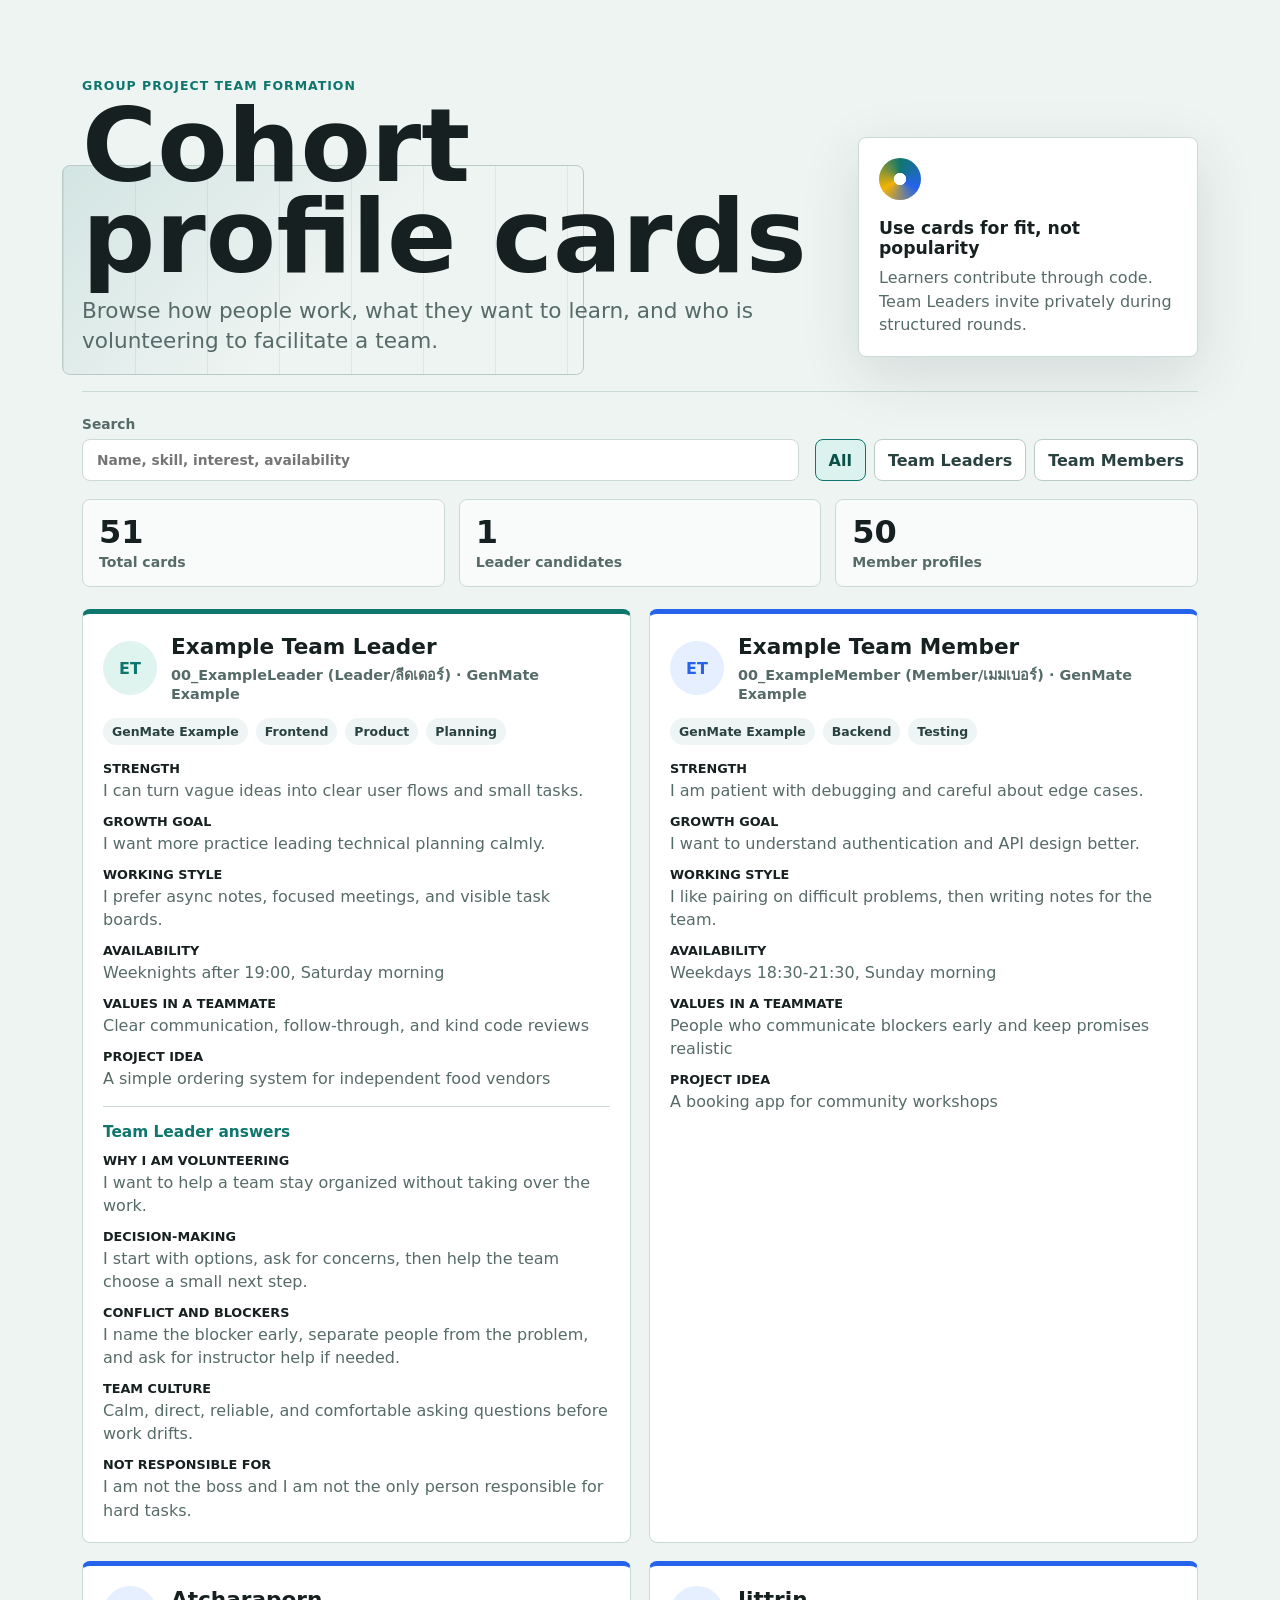
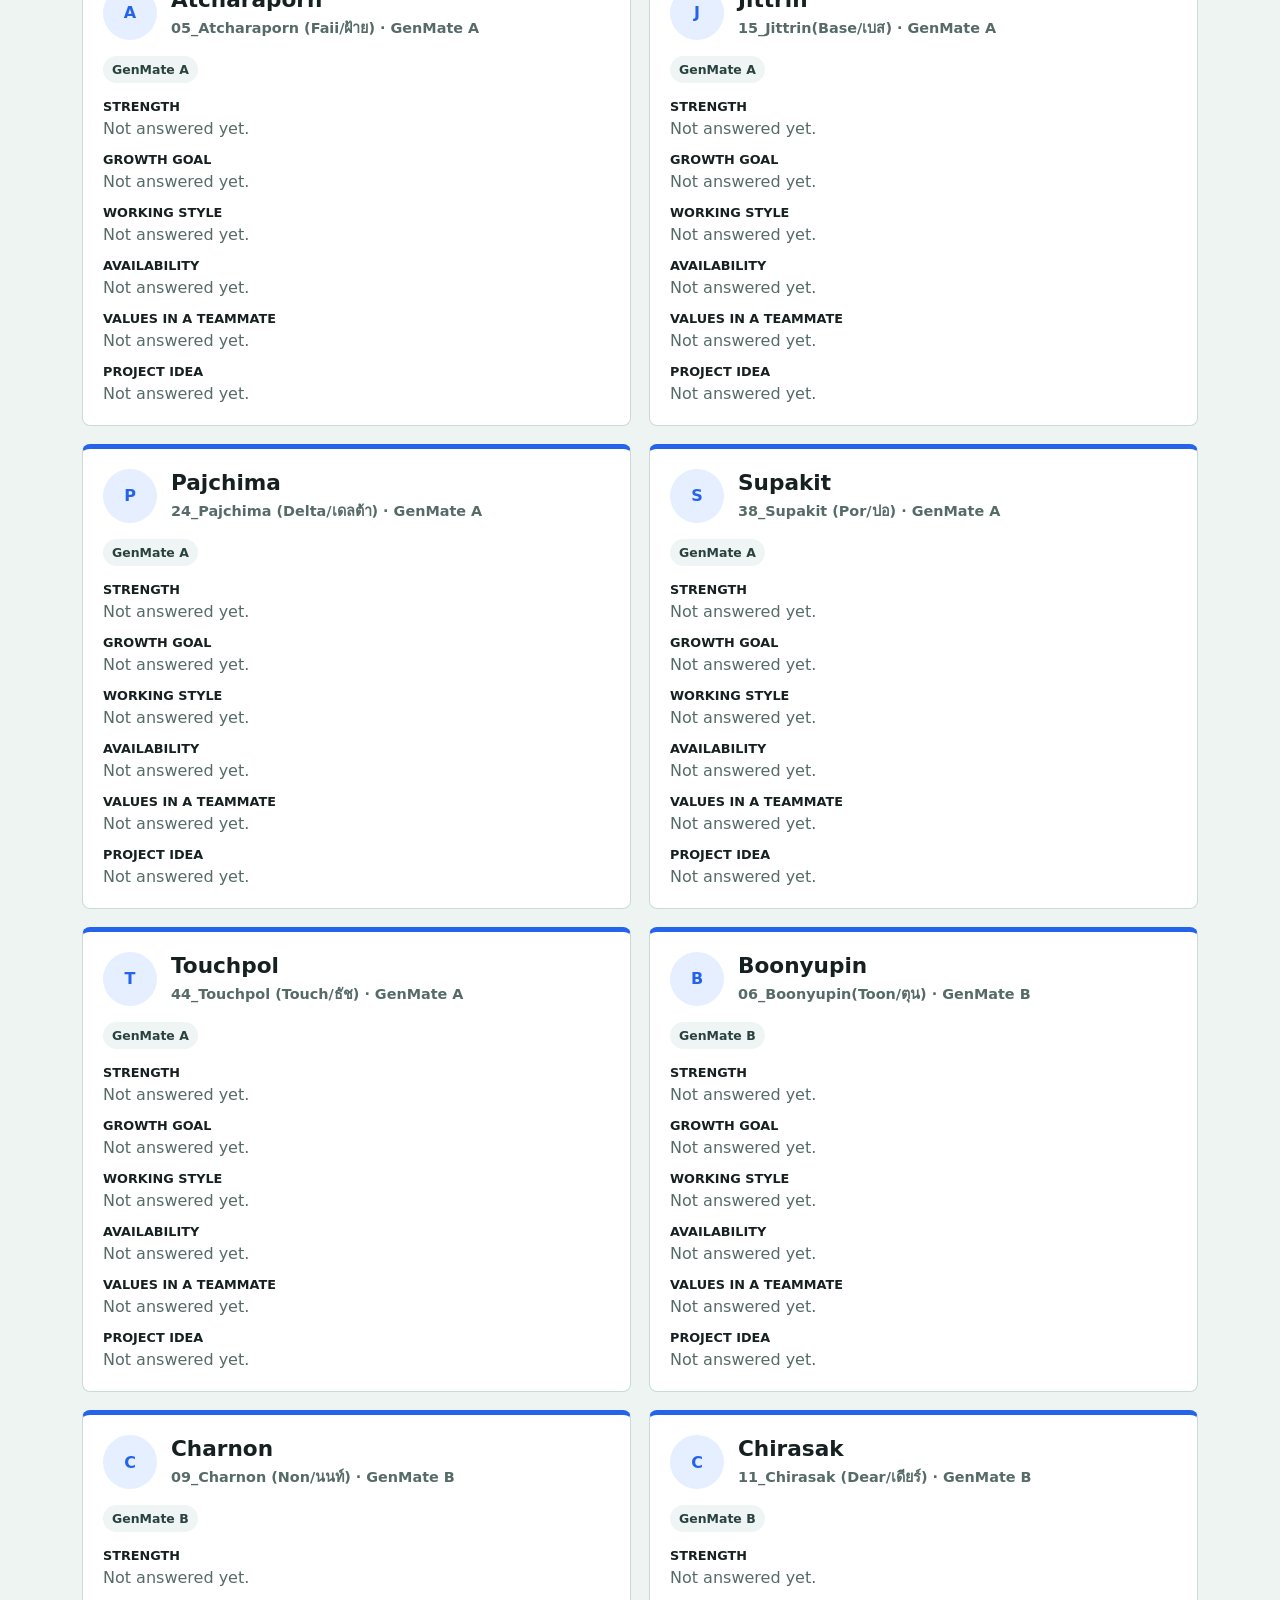
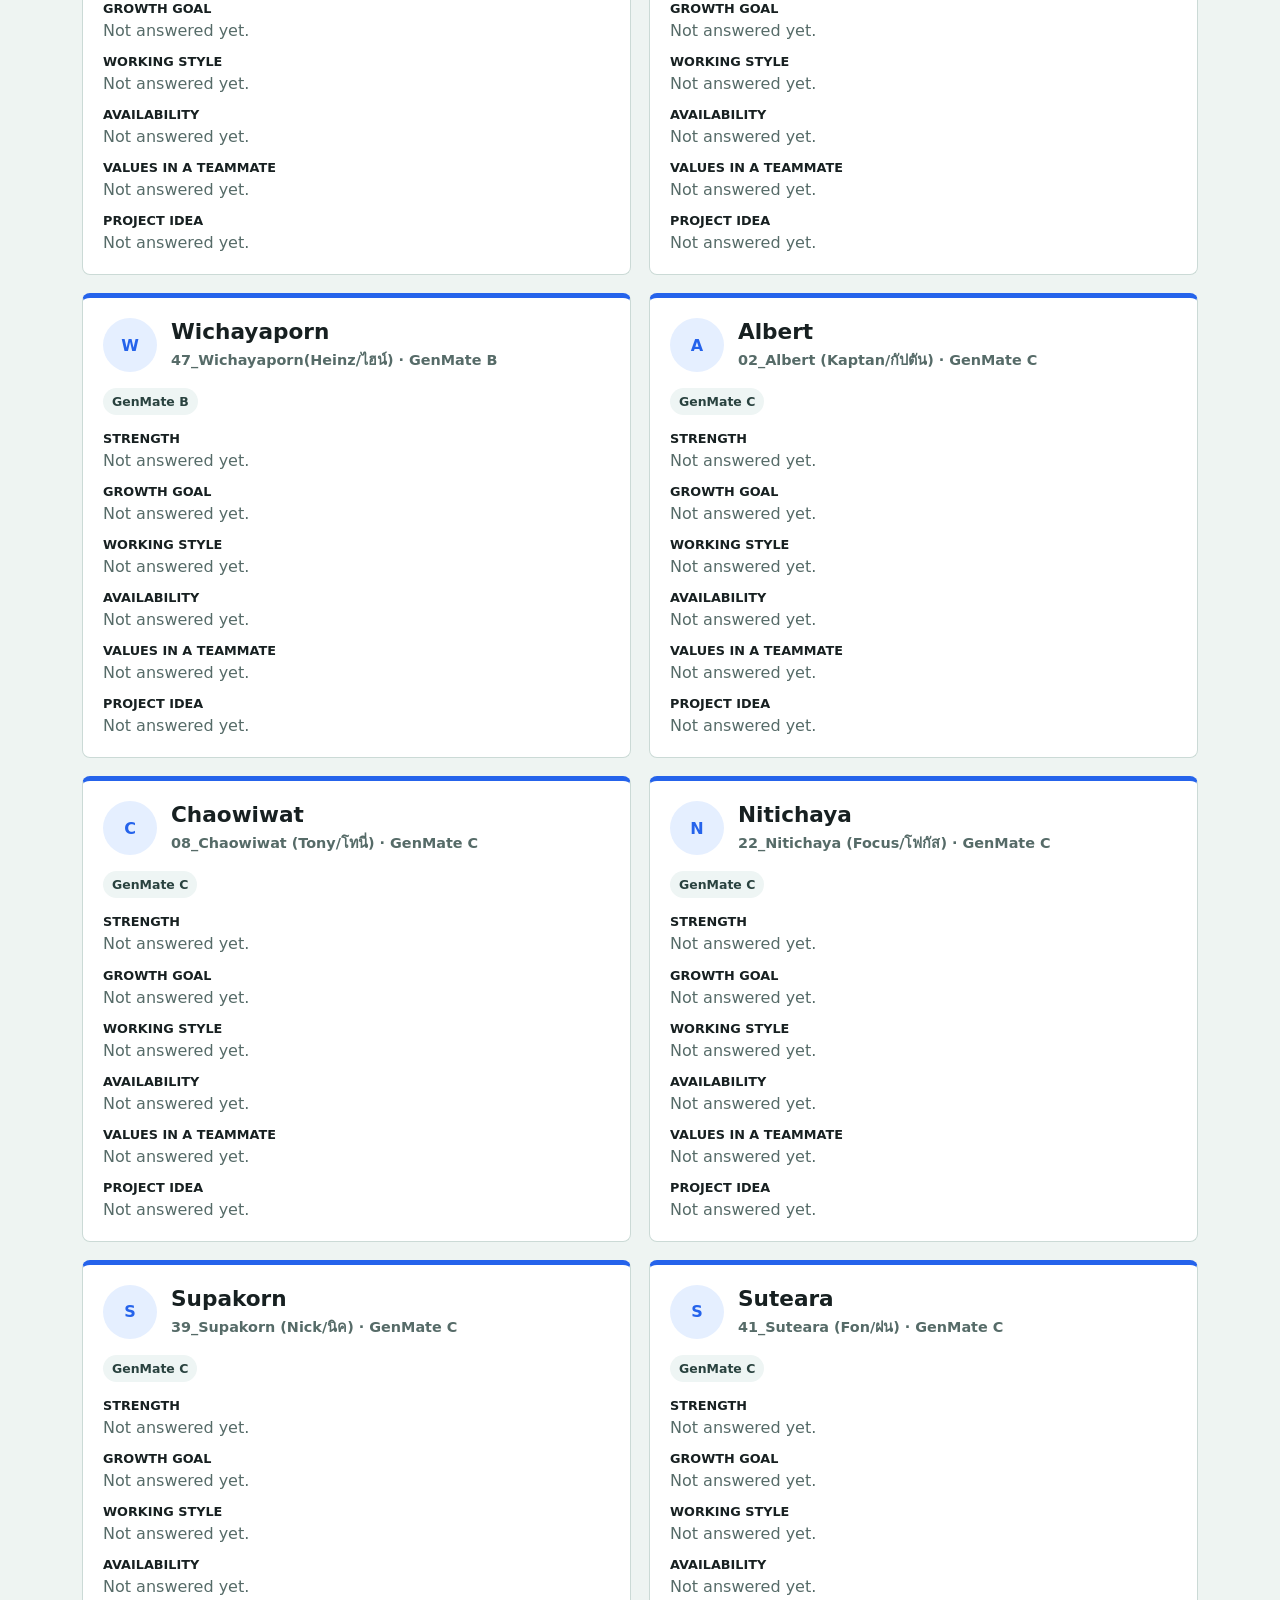
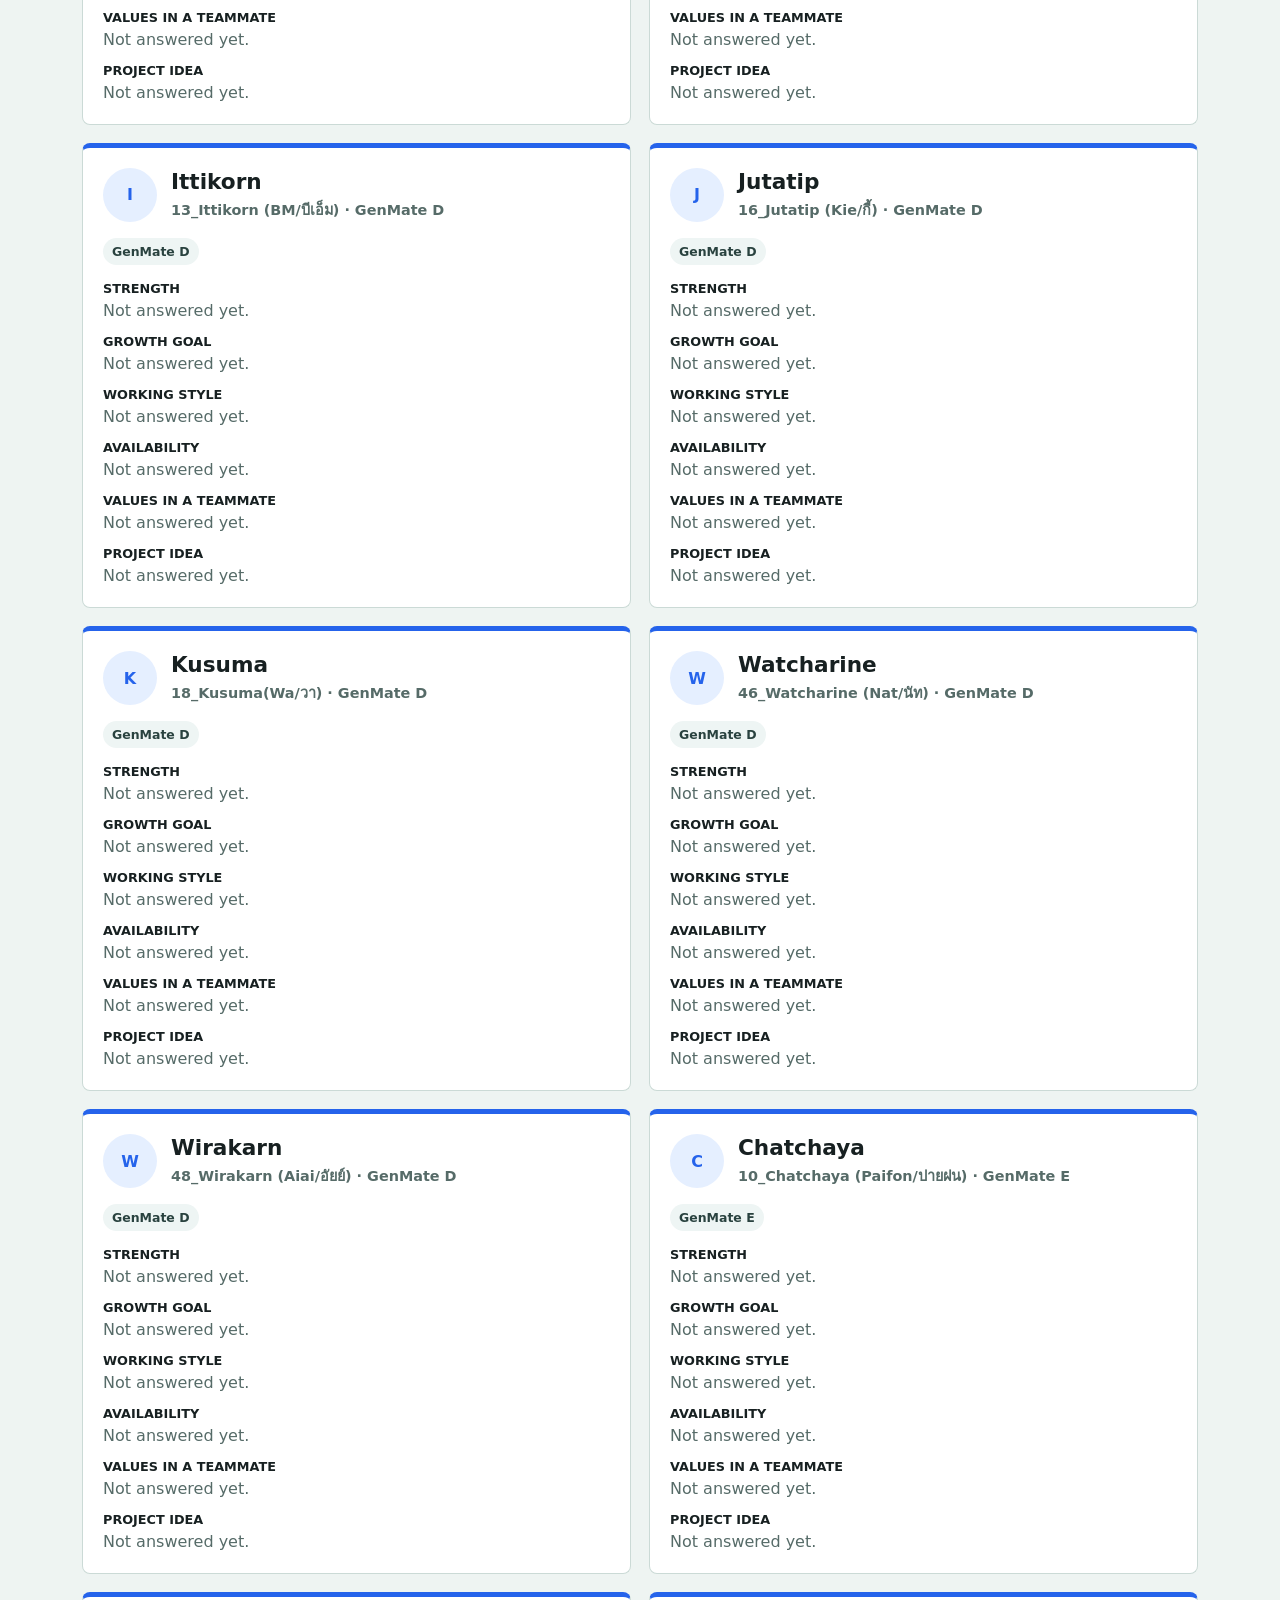
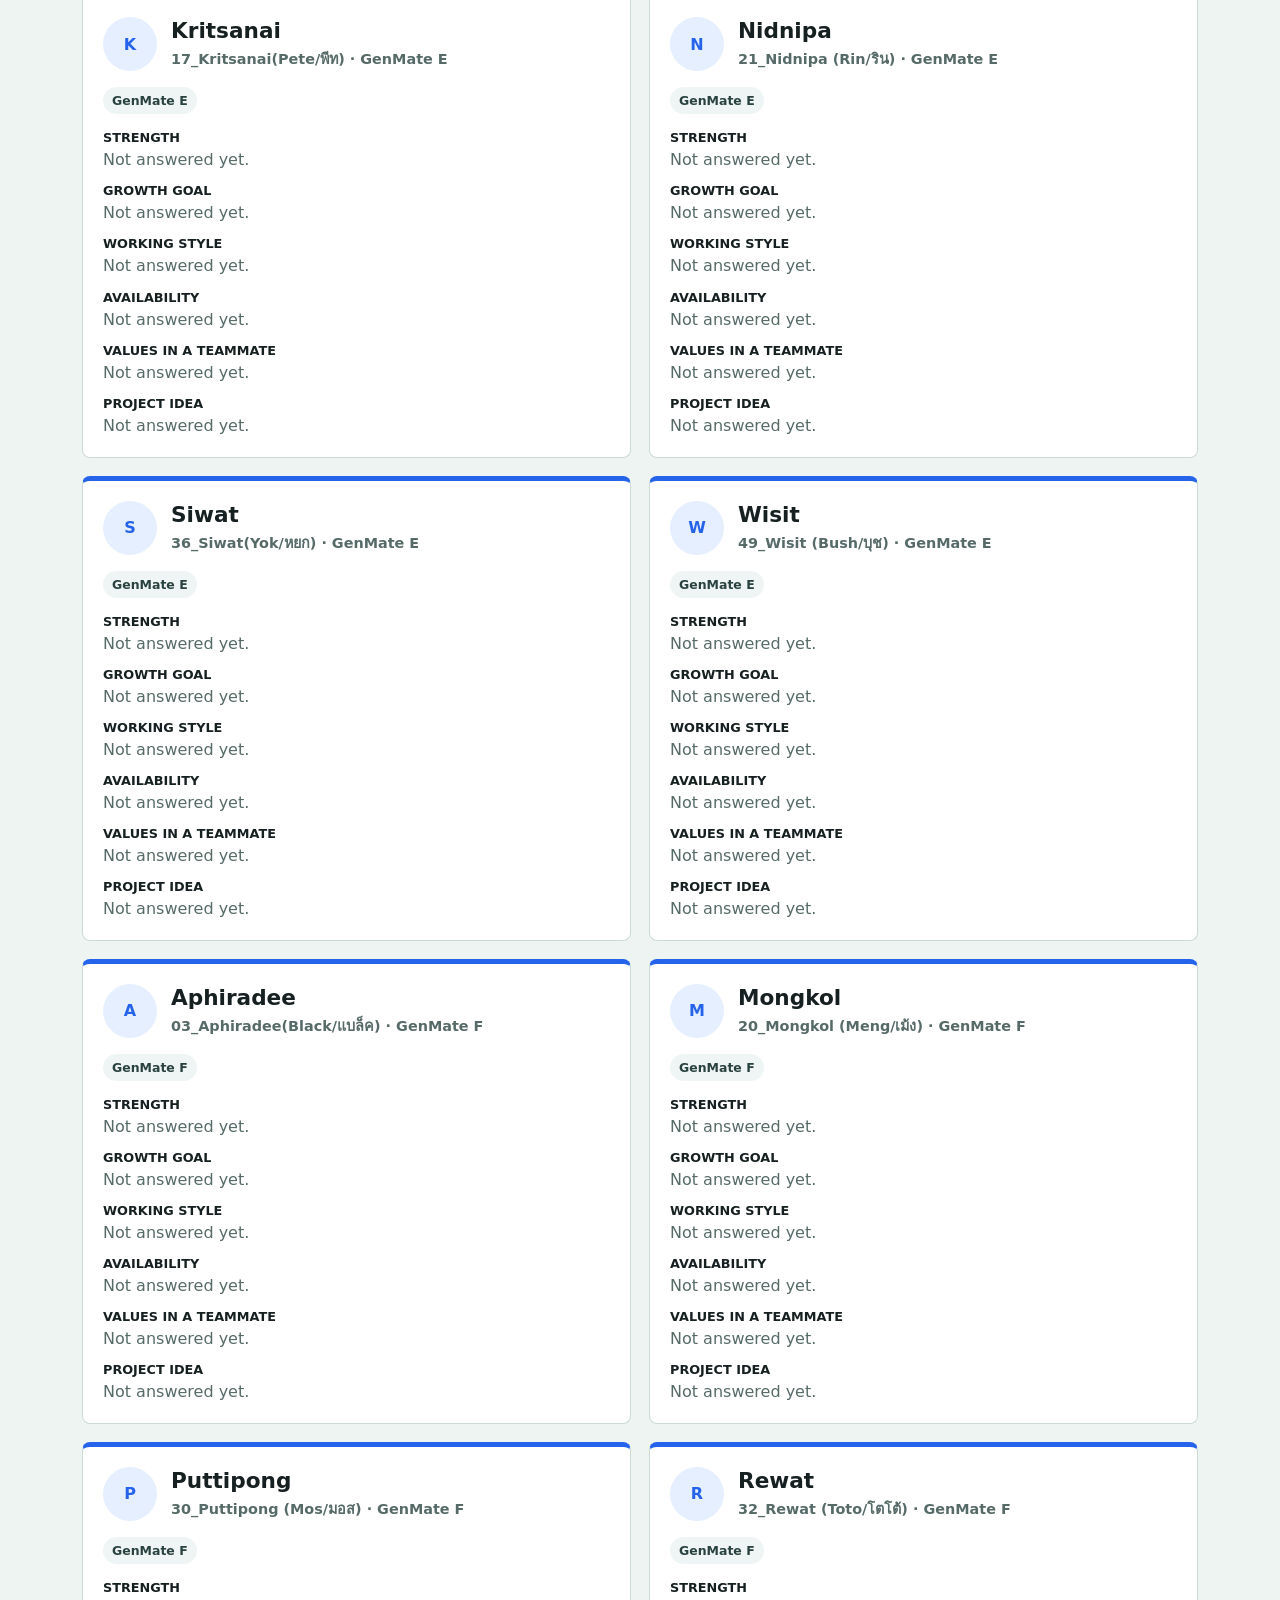
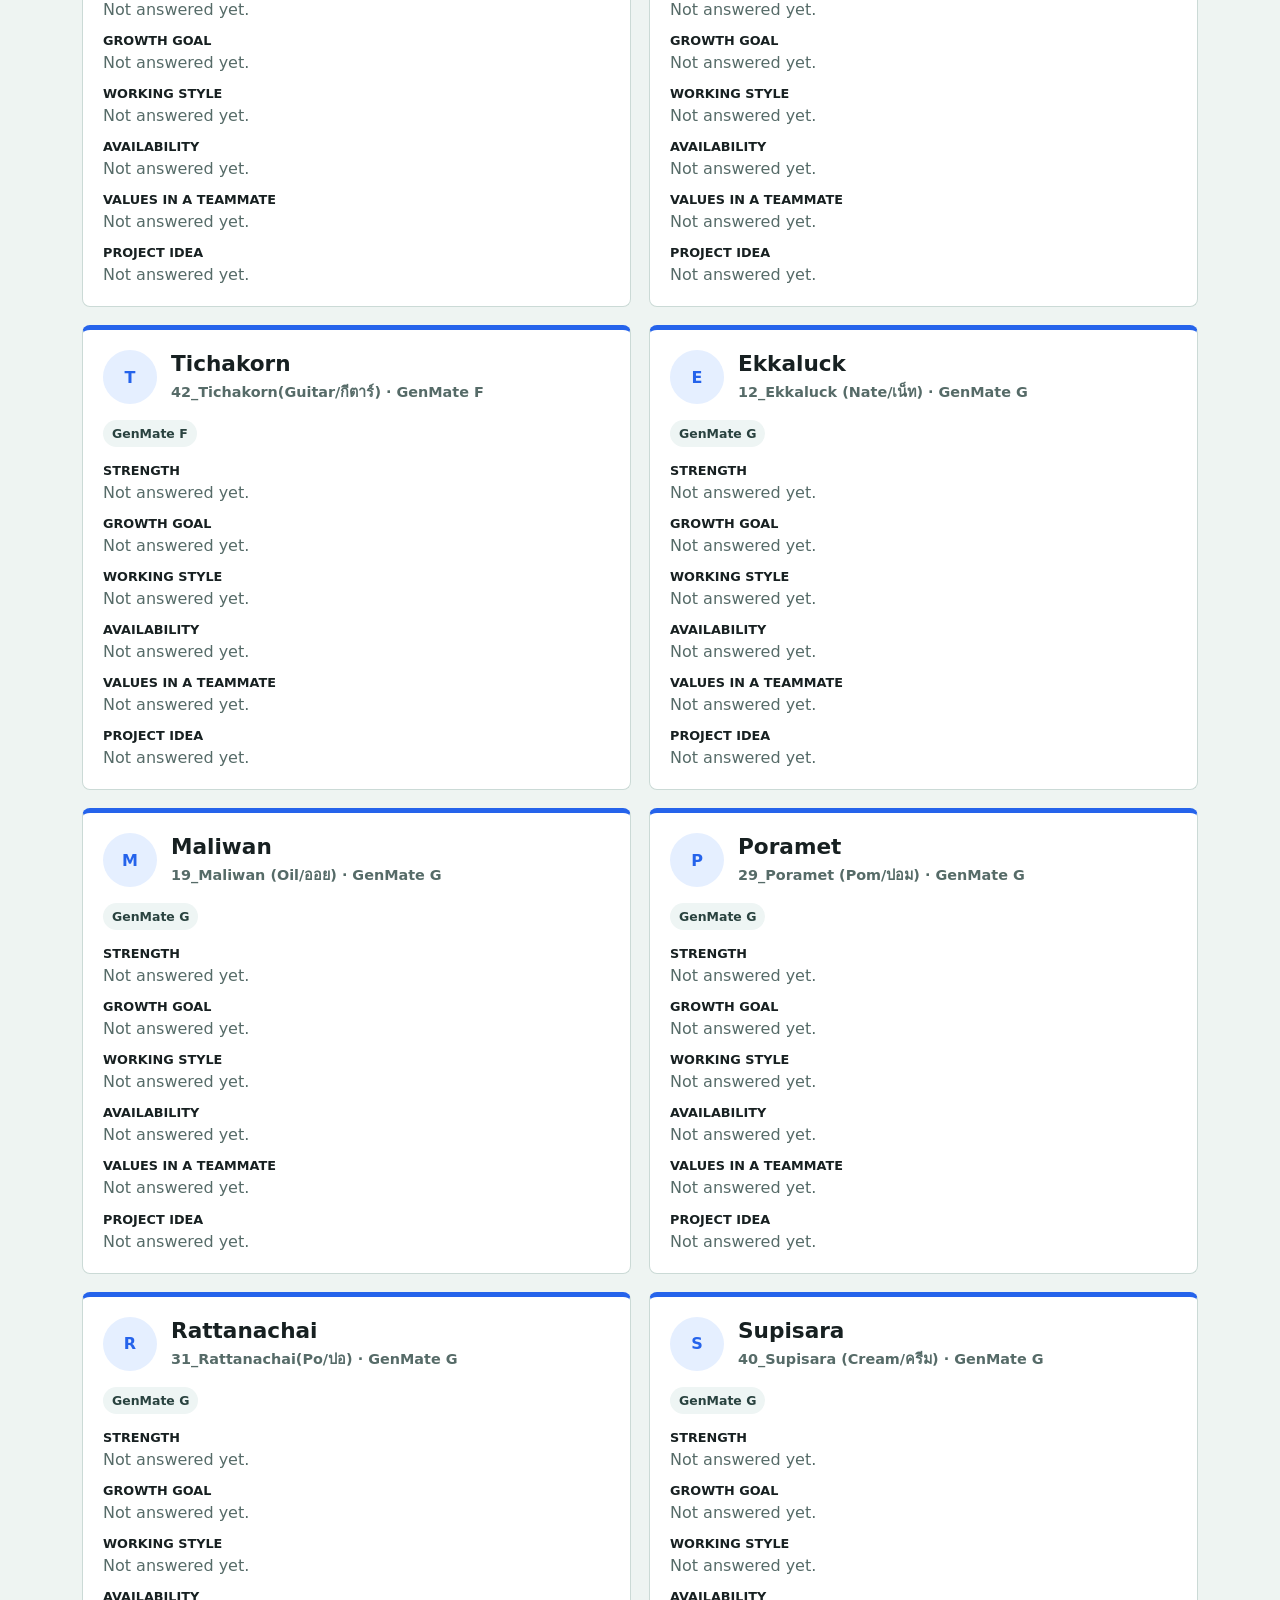
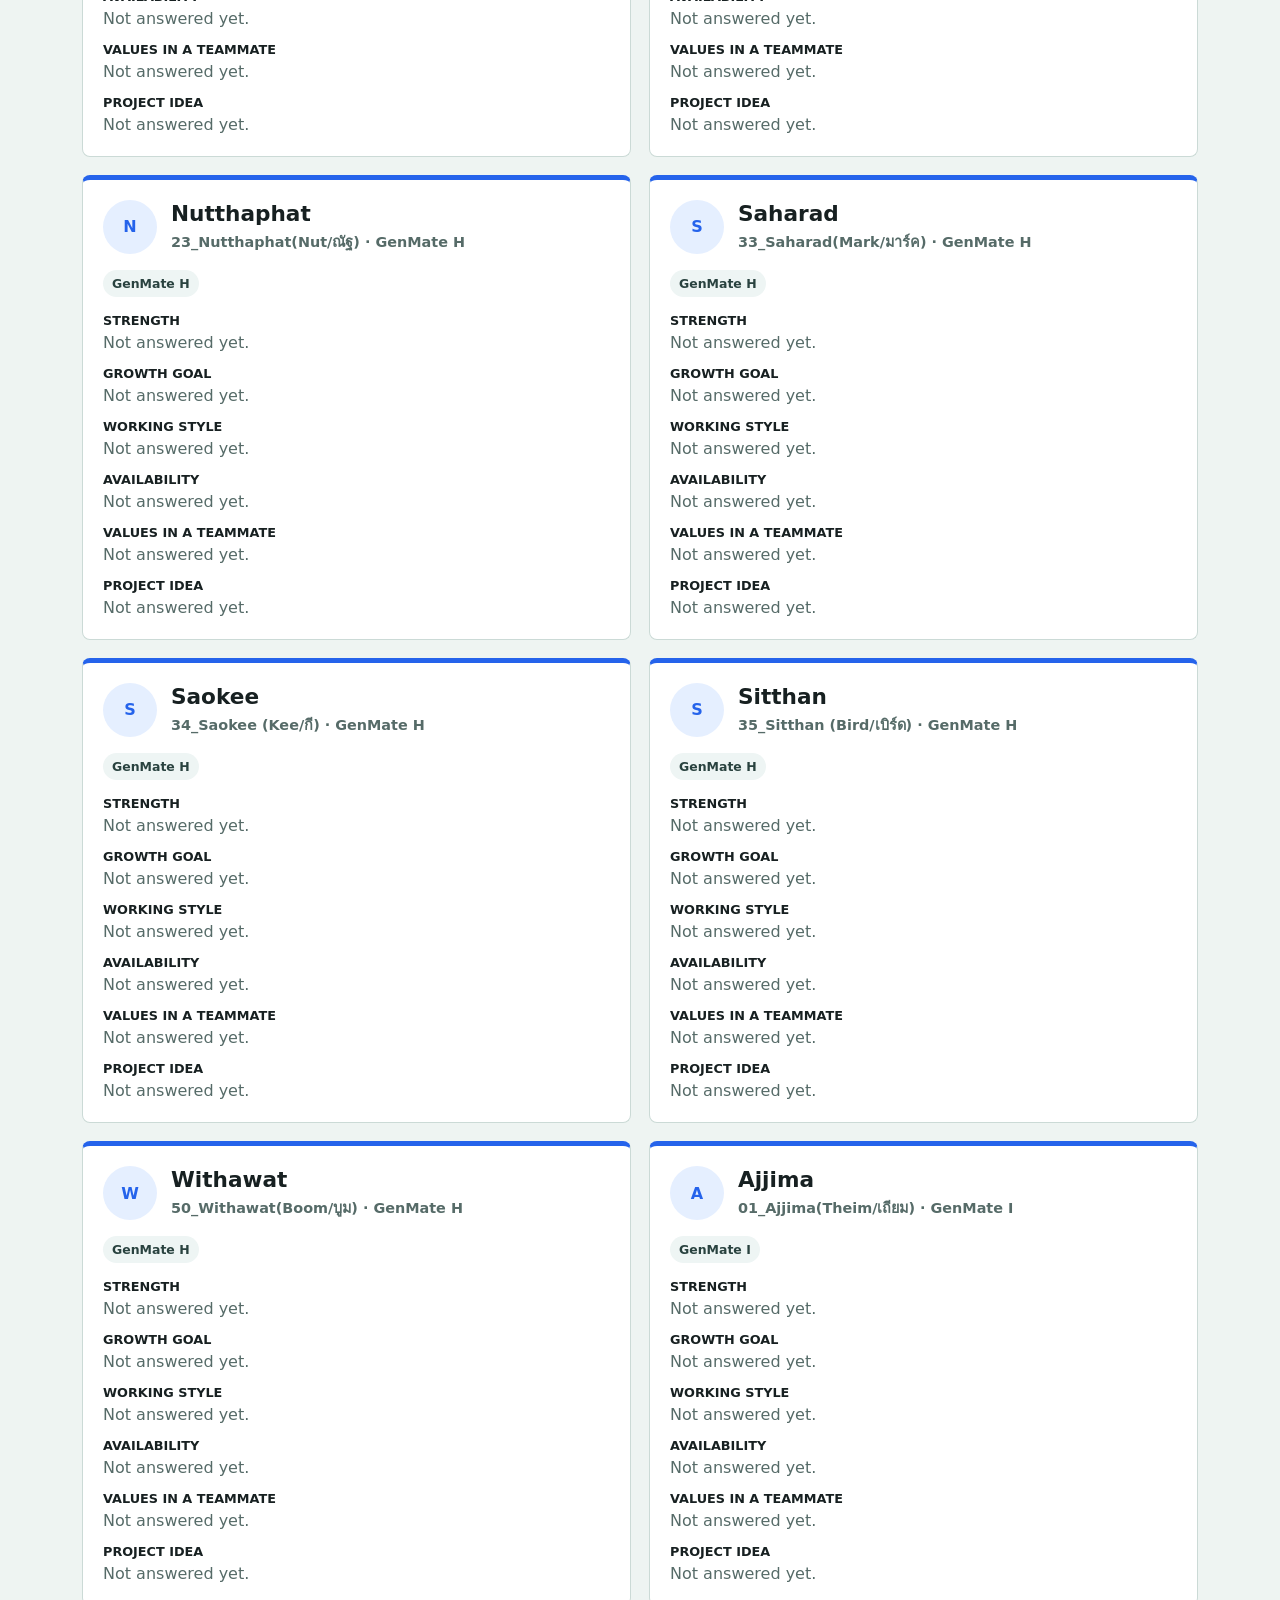
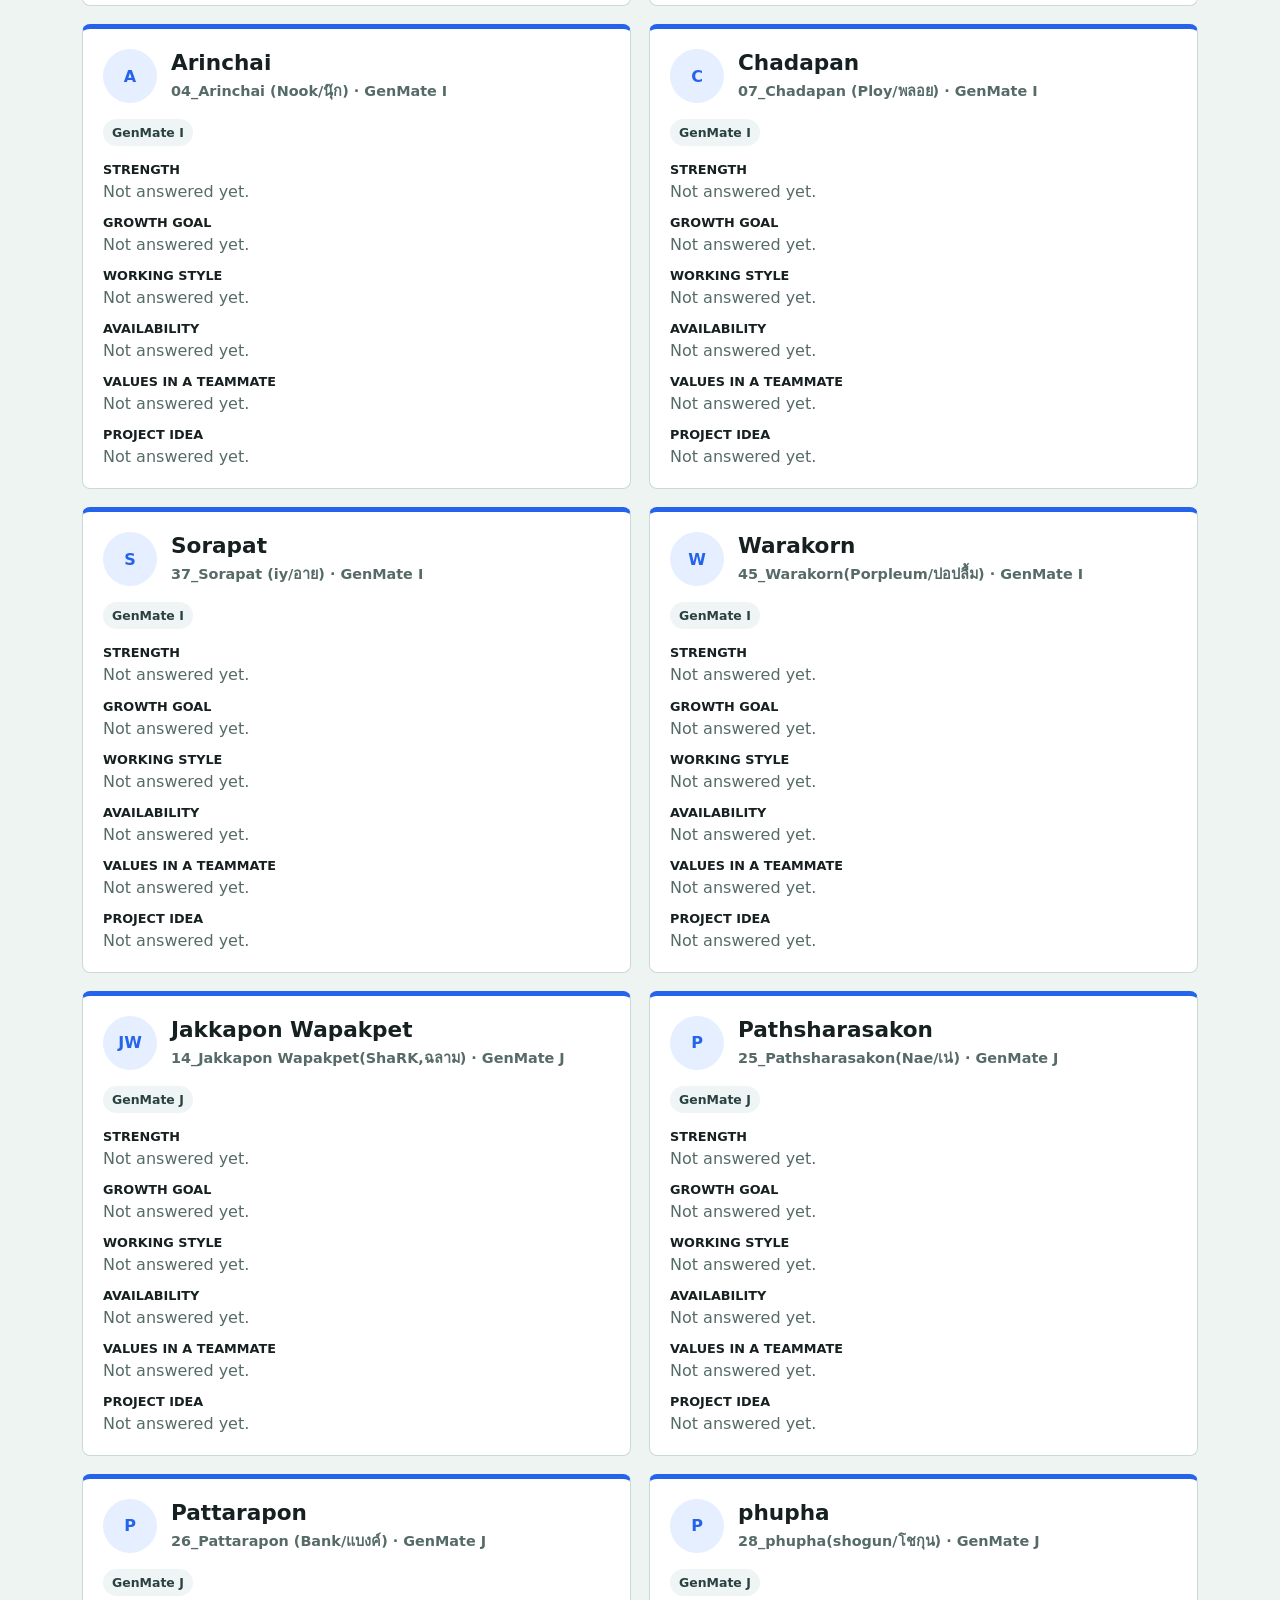
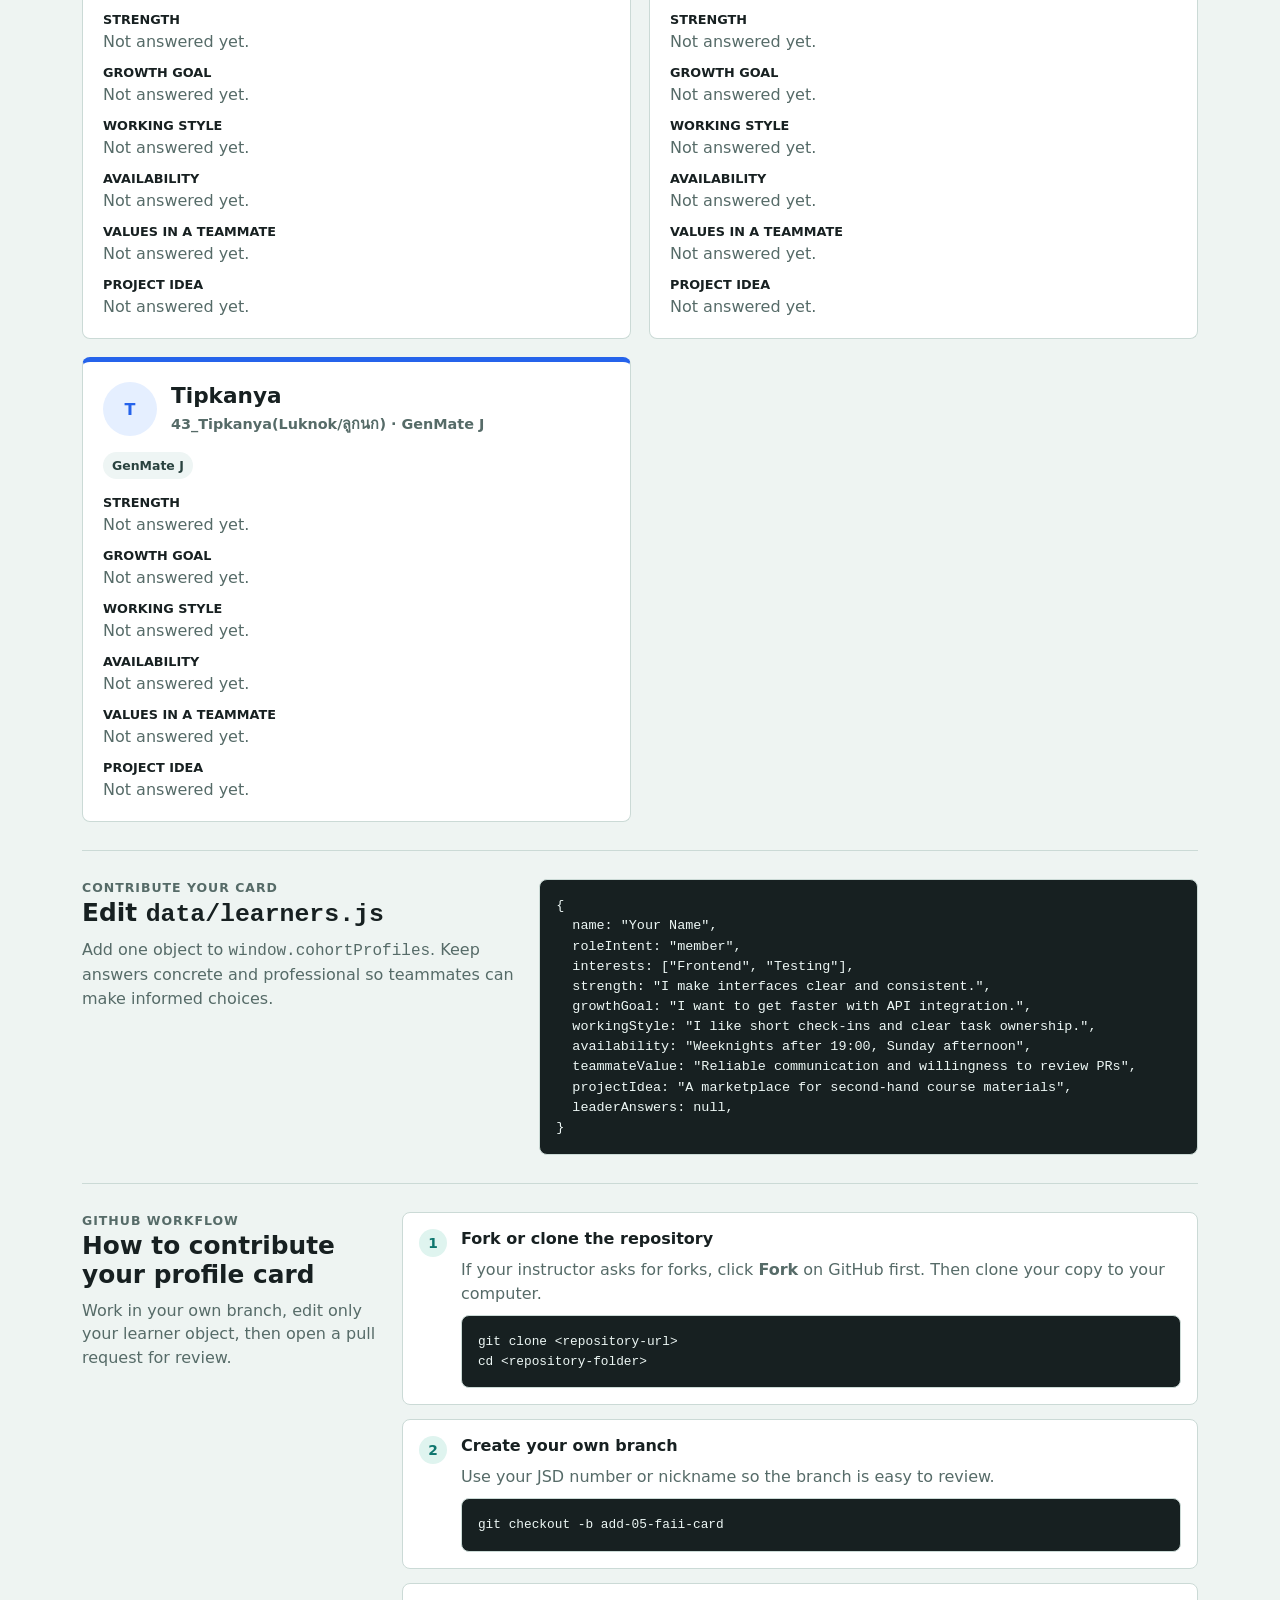
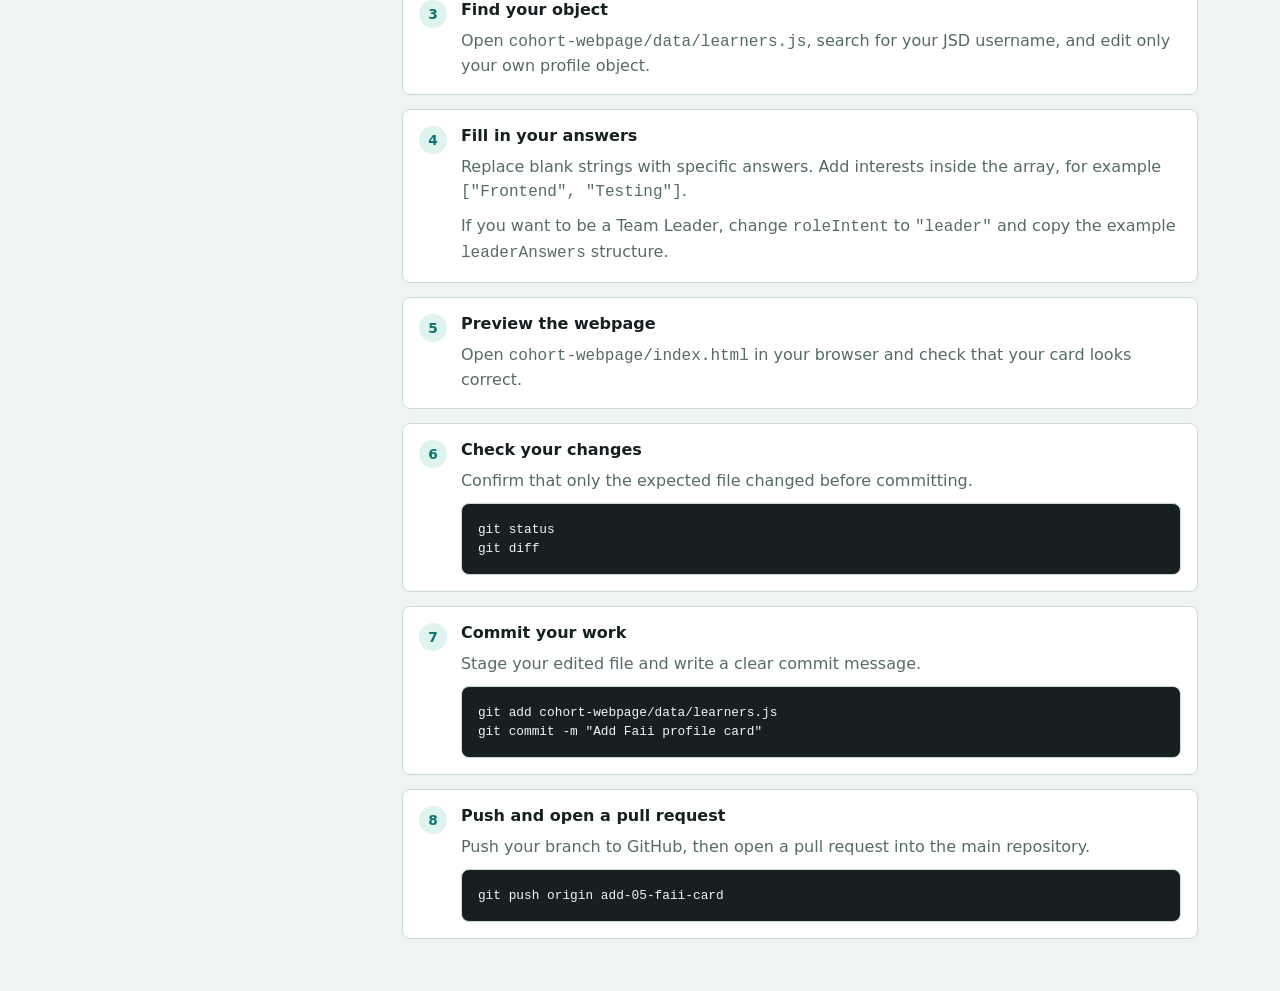
==== index.html @ c24b80a4 "chore: project setup" ====
<!doctype html>
<html lang="en">
  <head>
    <meta charset="utf-8" />
    <meta name="viewport" content="width=device-width, initial-scale=1" />
    <title>Cohort Team Formation Cards</title>
    <link rel="stylesheet" href="./styles.css" />
  </head>
  <body>
    <main class="app-shell">
      <header class="hero">
        <div class="hero-copy">
          <p class="eyebrow">Group Project Team Formation</p>
          <h1>Cohort profile cards</h1>
          <p class="lede">
            Browse how people work, what they want to learn, and who is
            volunteering to facilitate a team.
          </p>
        </div>

        <aside class="session-card" aria-label="Activity guardrails">
          <span class="status-dot"></span>
          <h2>Use cards for fit, not popularity</h2>
          <p>
            Learners contribute through code. Team Leaders invite privately
            during structured rounds.
          </p>
        </aside>
      </header>

      <section class="toolbar" aria-label="Profile controls">
        <label class="search-field">
          <span>Search</span>
          <input
            id="profile-search"
            type="search"
            placeholder="Name, skill, interest, availability"
          />
        </label>

        <div class="filter-group" aria-label="Profile type filter">
          <button
            class="filter-button is-active"
            type="button"
            data-filter="all"
          >
            All
          </button>
          <button class="filter-button" type="button" data-filter="leader">
            Team Leaders
          </button>
          <button class="filter-button" type="button" data-filter="member">
            Team Members
          </button>
        </div>
      </section>

      <section class="stats" aria-label="Cohort summary">
        <article>
          <strong id="total-count">0</strong>
          <span>Total cards</span>
        </article>
        <article>
          <strong id="leader-count">0</strong>
          <span>Leader candidates</span>
        </article>
        <article>
          <strong id="member-count">0</strong>
          <span>Member profiles</span>
        </article>
      </section>

      <section id="cards" class="card-grid" aria-live="polite"></section>

      <section class="contribution-panel" aria-labelledby="template-title">
        <div>
          <p class="eyebrow">Contribute your card</p>
          <h2 id="template-title">Edit <code>data/learners.js</code></h2>
          <p>
            Add one object to <code>window.cohortProfiles</code>. Keep answers
            concrete and professional so teammates can make informed choices.
          </p>
        </div>
        <pre><code>{
  name: "Your Name",
  roleIntent: "member",
  interests: ["Frontend", "Testing"],
  strength: "I make interfaces clear and consistent.",
  growthGoal: "I want to get faster with API integration.",
  workingStyle: "I like short check-ins and clear task ownership.",
  availability: "Weeknights after 19:00, Sunday afternoon",
  teammateValue: "Reliable communication and willingness to review PRs",
  projectIdea: "A marketplace for second-hand course materials",
  leaderAnswers: null,
}</code></pre>
      </section>

      <section class="workflow-guide" aria-labelledby="workflow-title">
        <div class="workflow-intro">
          <p class="eyebrow">GitHub workflow</p>
          <h2 id="workflow-title">How to contribute your profile card</h2>
          <p>
            Work in your own branch, edit only your learner object, then open a
            pull request for review.
          </p>
        </div>

        <ol class="step-list">
          <li>
            <h3>Fork or clone the repository</h3>
            <p>
              If your instructor asks for forks, click <strong>Fork</strong> on
              GitHub first. Then clone your copy to your computer.
            </p>
            <pre><code>git clone &lt;repository-url&gt;
cd &lt;repository-folder&gt;</code></pre>
          </li>

          <li>
            <h3>Create your own branch</h3>
            <p>
              Use your JSD number or nickname so the branch is easy to review.
            </p>
            <pre><code>git checkout -b add-05-faii-card</code></pre>
          </li>

          <li>
            <h3>Find your object</h3>
            <p>
              Open <code>cohort-webpage/data/learners.js</code>, search for your
              JSD username, and edit only your own profile object.
            </p>
          </li>

          <li>
            <h3>Fill in your answers</h3>
            <p>
              Replace blank strings with specific answers. Add interests inside
              the array, for example <code>["Frontend", "Testing"]</code>.
            </p>
            <p>
              If you want to be a Team Leader, change
              <code>roleIntent</code> to <code>"leader"</code> and copy the
              example <code>leaderAnswers</code> structure.
            </p>
          </li>

          <li>
            <h3>Preview the webpage</h3>
            <p>
              Open <code>cohort-webpage/index.html</code> in your browser and
              check that your card looks correct.
            </p>
          </li>

          <li>
            <h3>Check your changes</h3>
            <p>
              Confirm that only the expected file changed before committing.
            </p>
            <pre><code>git status
git diff</code></pre>
          </li>

          <li>
            <h3>Commit your work</h3>
            <p>Stage your edited file and write a clear commit message.</p>
            <pre><code>git add cohort-webpage/data/learners.js
git commit -m "Add Faii profile card"</code></pre>
          </li>

          <li>
            <h3>Push and open a pull request</h3>
            <p>
              Push your branch to GitHub, then open a pull request into the main
              repository.
            </p>
            <pre><code>git push origin add-05-faii-card</code></pre>
          </li>
        </ol>
      </section>
    </main>

    <template id="profile-card-template">
      <article class="profile-card">
        <div class="card-header">
          <div class="avatar" aria-hidden="true"></div>
          <div>
            <h2></h2>
            <p class="role-label"></p>
          </div>
        </div>

        <div class="tag-list"></div>

        <dl class="answers">
          <div>
            <dt>Strength</dt>
            <dd data-field="strength"></dd>
          </div>
          <div>
            <dt>Growth goal</dt>
            <dd data-field="growthGoal"></dd>
          </div>
          <div>
            <dt>Working style</dt>
            <dd data-field="workingStyle"></dd>
          </div>
          <div>
            <dt>Availability</dt>
            <dd data-field="availability"></dd>
          </div>
          <div>
            <dt>Values in a teammate</dt>
            <dd data-field="teammateValue"></dd>
          </div>
          <div>
            <dt>Project idea</dt>
            <dd data-field="projectIdea"></dd>
          </div>
        </dl>

        <section class="leader-section" hidden>
          <h3>Team Leader answers</h3>
          <dl class="answers leader-answers"></dl>
        </section>
      </article>
    </template>

    <script src="./data/learners.js"></script>
    <script src="./script.js"></script>
  </body>
</html>
---- styles.css ----
:root {
  color: #172021;
  background: #eef4f2;
  font-family:
    Inter,
    ui-sans-serif,
    system-ui,
    -apple-system,
    BlinkMacSystemFont,
    "Segoe UI",
    sans-serif;
  --ink: #172021;
  --muted: #566b68;
  --surface: #ffffff;
  --surface-soft: #f8fbfa;
  --line: #cbdad6;
  --green: #0f766e;
  --blue: #2563eb;
  --yellow: #f5b301;
  --red: #dc2626;
}

* {
  box-sizing: border-box;
}

body {
  margin: 0;
}

button,
input {
  font: inherit;
}

.app-shell {
  width: min(1180px, 100%);
  margin: 0 auto;
  padding: 32px;
}

.hero {
  min-height: 360px;
  display: grid;
  grid-template-columns: minmax(0, 1fr) 340px;
  gap: 28px;
  align-items: end;
  border-bottom: 1px solid var(--line);
  padding: 28px 0 34px;
}

.hero-copy {
  position: relative;
  isolation: isolate;
}

.hero-copy::before {
  content: "";
  position: absolute;
  z-index: -1;
  inset: auto auto -18px -20px;
  width: min(520px, 80vw);
  aspect-ratio: 5 / 2;
  border: 1px solid #b9cbc7;
  border-radius: 8px;
  background:
    linear-gradient(135deg, rgb(15 118 110 / 12%), transparent 55%),
    repeating-linear-gradient(
      90deg,
      rgb(37 99 235 / 10%) 0 1px,
      transparent 1px 72px
    );
}

.eyebrow {
  margin: 0 0 8px;
  color: var(--green);
  font-size: 0.78rem;
  font-weight: 800;
  letter-spacing: 0.08em;
  text-transform: uppercase;
}

h1,
h2,
h3,
p {
  margin-top: 0;
}

h1 {
  max-width: 820px;
  margin-bottom: 14px;
  color: var(--ink);
  font-size: clamp(3.2rem, 8vw, 6.8rem);
  line-height: 0.88;
}

.lede {
  max-width: 690px;
  margin-bottom: 0;
  color: var(--muted);
  font-size: clamp(1.1rem, 2vw, 1.35rem);
  line-height: 1.42;
}

.session-card {
  border: 1px solid var(--line);
  border-radius: 8px;
  padding: 20px;
  background: var(--surface);
  box-shadow: 0 18px 60px rgb(15 45 42 / 12%);
}

.status-dot {
  width: 42px;
  height: 42px;
  display: block;
  margin-bottom: 18px;
  border-radius: 50%;
  background:
    radial-gradient(circle at 50% 50%, #ffffff 0 20%, transparent 21%),
    conic-gradient(var(--green), var(--blue), var(--yellow), var(--green));
}

.session-card h2 {
  margin-bottom: 8px;
  font-size: 1.08rem;
}

.session-card p {
  margin-bottom: 0;
  color: var(--muted);
  line-height: 1.45;
}

.toolbar {
  display: grid;
  grid-template-columns: minmax(260px, 1fr) auto;
  gap: 16px;
  align-items: end;
  padding: 24px 0 18px;
}

.search-field {
  display: grid;
  gap: 7px;
  color: var(--muted);
  font-size: 0.86rem;
  font-weight: 750;
}

.search-field input {
  width: 100%;
  border: 1px solid var(--line);
  border-radius: 8px;
  padding: 12px 14px;
  background: var(--surface);
  color: var(--ink);
}

.filter-group {
  display: flex;
  flex-wrap: wrap;
  gap: 8px;
  justify-content: flex-end;
}

.filter-button {
  min-height: 42px;
  border: 1px solid #b8cbc7;
  border-radius: 8px;
  padding: 0 13px;
  background: var(--surface);
  color: #29423f;
  cursor: pointer;
  font-weight: 800;
}

.filter-button.is-active {
  border-color: var(--green);
  background: #dcf2ee;
  color: #0b4f49;
}

.stats {
  display: grid;
  grid-template-columns: repeat(3, minmax(0, 1fr));
  gap: 14px;
  margin-bottom: 22px;
}

.stats article {
  border: 1px solid var(--line);
  border-radius: 8px;
  padding: 16px;
  background: var(--surface-soft);
}

.stats strong {
  display: block;
  color: var(--ink);
  font-size: 2rem;
  line-height: 1;
}

.stats span {
  display: block;
  margin-top: 6px;
  color: var(--muted);
  font-size: 0.88rem;
  font-weight: 700;
}

.card-grid {
  display: grid;
  grid-template-columns: repeat(2, minmax(0, 1fr));
  gap: 18px;
}

.profile-card {
  display: grid;
  gap: 16px;
  align-content: start;
  border: 1px solid var(--line);
  border-top: 5px solid var(--blue);
  border-radius: 8px;
  padding: 20px;
  background: var(--surface);
}

.profile-card.is-leader {
  border-top-color: var(--green);
}

.card-header {
  display: grid;
  grid-template-columns: 54px minmax(0, 1fr);
  gap: 14px;
  align-items: center;
}

.avatar {
  width: 54px;
  height: 54px;
  display: grid;
  place-items: center;
  border-radius: 50%;
  background: #e5efff;
  color: var(--blue);
  font-weight: 900;
}

.is-leader .avatar {
  background: #dff4ef;
  color: var(--green);
}

.card-header h2 {
  margin-bottom: 4px;
  font-size: 1.35rem;
}

.role-label {
  margin-bottom: 0;
  color: var(--muted);
  font-size: 0.9rem;
  font-weight: 750;
}

.tag-list {
  display: flex;
  flex-wrap: wrap;
  gap: 8px;
}

.tag-list span {
  border-radius: 999px;
  padding: 6px 9px;
  background: #eef5f4;
  color: #29423f;
  font-size: 0.78rem;
  font-weight: 800;
}

.answers {
  display: grid;
  gap: 12px;
  margin: 0;
}

.answers div {
  display: grid;
  gap: 3px;
}

dt {
  color: var(--ink);
  font-size: 0.8rem;
  font-weight: 850;
  text-transform: uppercase;
}

dd {
  margin: 0;
  color: var(--muted);
  line-height: 1.44;
}

.leader-section {
  border-top: 1px solid var(--line);
  padding-top: 16px;
}

.leader-section h3 {
  margin-bottom: 12px;
  color: var(--green);
  font-size: 0.96rem;
}

.empty-state {
  grid-column: 1 / -1;
  border: 1px solid var(--line);
  border-radius: 8px;
  padding: 24px;
  background: var(--surface);
  color: var(--muted);
}

.contribution-panel,
.workflow-guide {
  display: grid;
  grid-template-columns: minmax(260px, 0.8fr) minmax(320px, 1.2fr);
  gap: 18px;
  align-items: start;
  margin-top: 28px;
  border-top: 1px solid var(--line);
  padding-top: 28px;
}

.contribution-panel h2,
.workflow-intro h2 {
  margin-bottom: 10px;
  font-size: 1.55rem;
}

.contribution-panel p,
.workflow-intro p,
.step-list p {
  margin-bottom: 0;
  color: var(--muted);
  line-height: 1.48;
}

.workflow-guide {
  grid-template-columns: minmax(240px, 0.55fr) minmax(360px, 1.45fr);
}

.step-list {
  display: grid;
  gap: 14px;
  margin: 0;
  padding: 0;
  list-style: none;
  counter-reset: contribution-step;
}

.step-list li {
  position: relative;
  display: grid;
  gap: 10px;
  border: 1px solid var(--line);
  border-radius: 8px;
  padding: 16px 16px 16px 58px;
  background: var(--surface);
  counter-increment: contribution-step;
}

.step-list li::before {
  content: counter(contribution-step);
  position: absolute;
  top: 16px;
  left: 16px;
  width: 28px;
  height: 28px;
  display: grid;
  place-items: center;
  border-radius: 50%;
  background: #dff4ef;
  color: var(--green);
  font-size: 0.86rem;
  font-weight: 900;
}

.step-list h3 {
  margin-bottom: 0;
  font-size: 1rem;
}

.step-list pre {
  font-size: 0.8rem;
}

code {
  font-family: "SFMono-Regular", Consolas, "Liberation Mono", monospace;
}

pre {
  overflow: auto;
  margin: 0;
  border: 1px solid var(--line);
  border-radius: 8px;
  padding: 16px;
  background: #172021;
  color: #edf7f5;
  font-size: 0.84rem;
  line-height: 1.5;
}

@media (max-width: 840px) {
  .app-shell {
    padding: 22px;
  }

  .hero,
  .toolbar,
  .stats,
  .card-grid,
  .contribution-panel,
  .workflow-guide {
    grid-template-columns: 1fr;
  }

  .hero {
    min-height: auto;
  }

  .filter-group {
    justify-content: flex-start;
  }
}
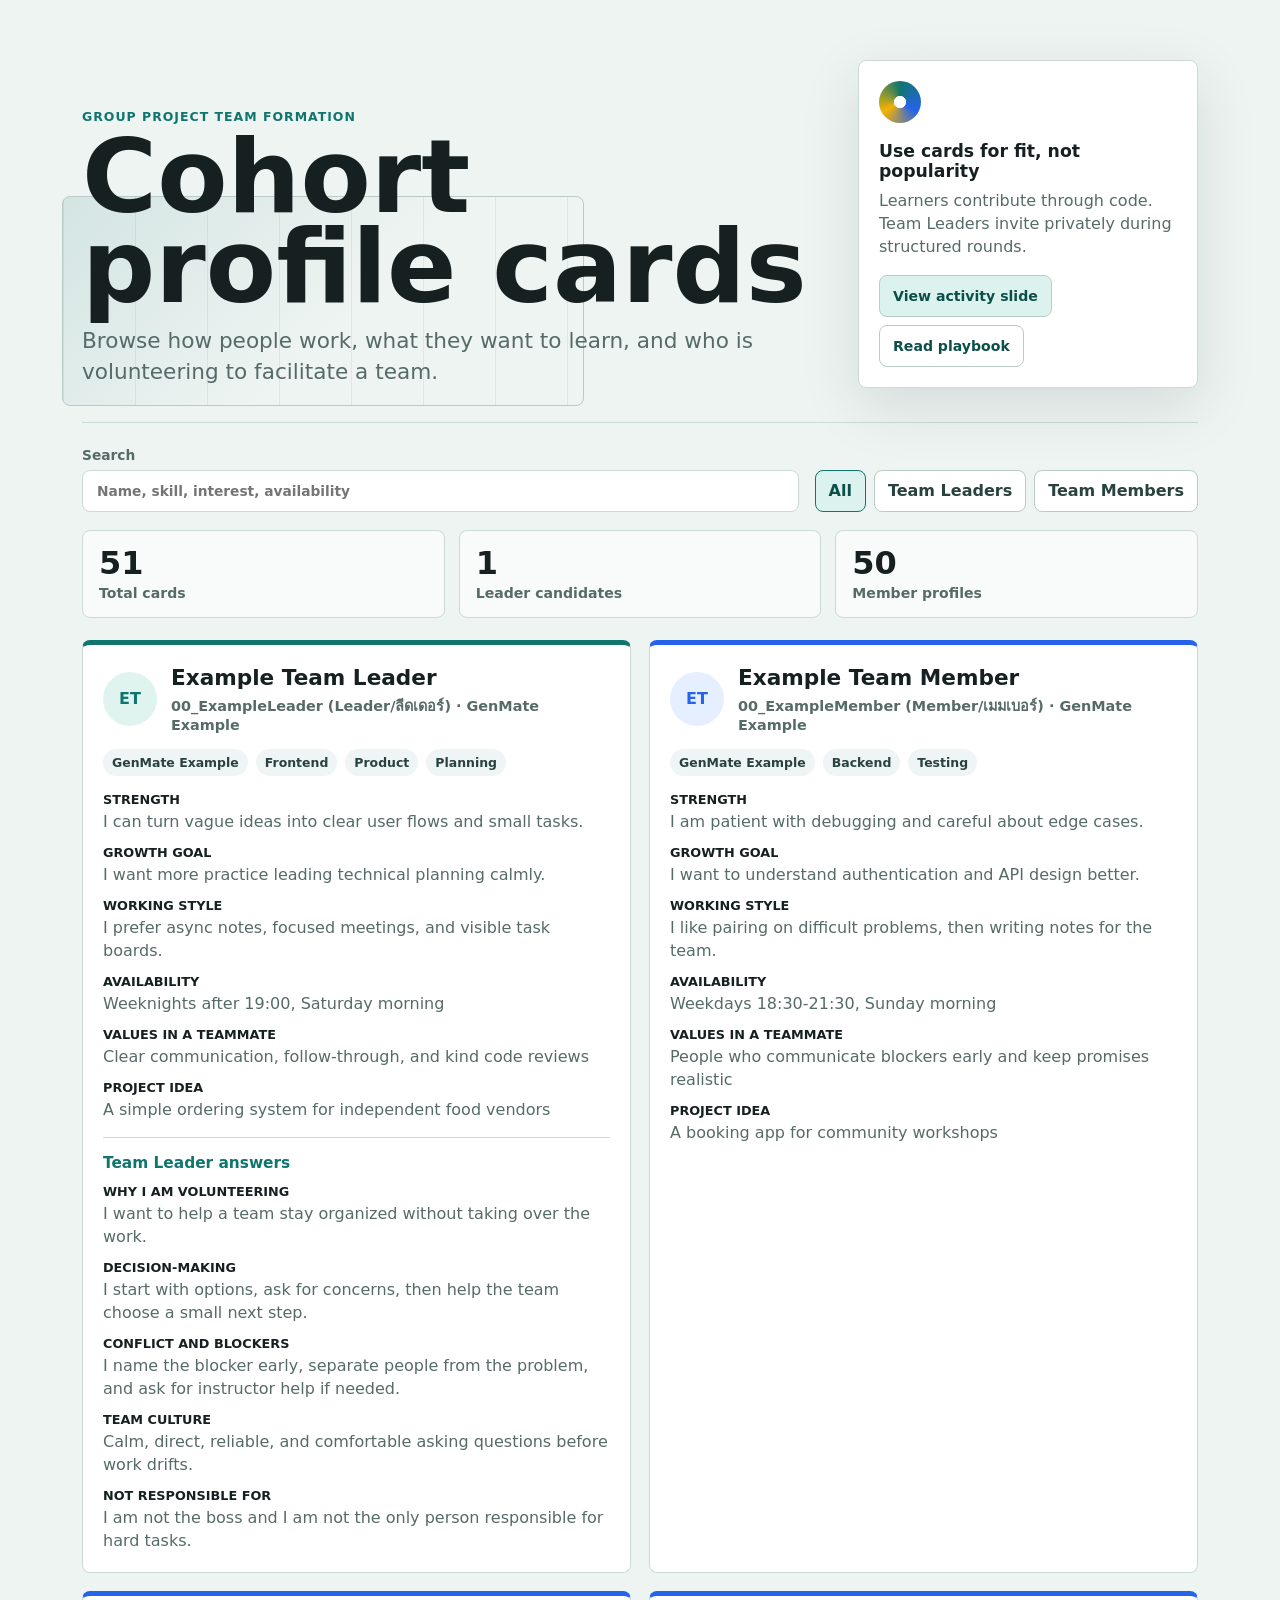
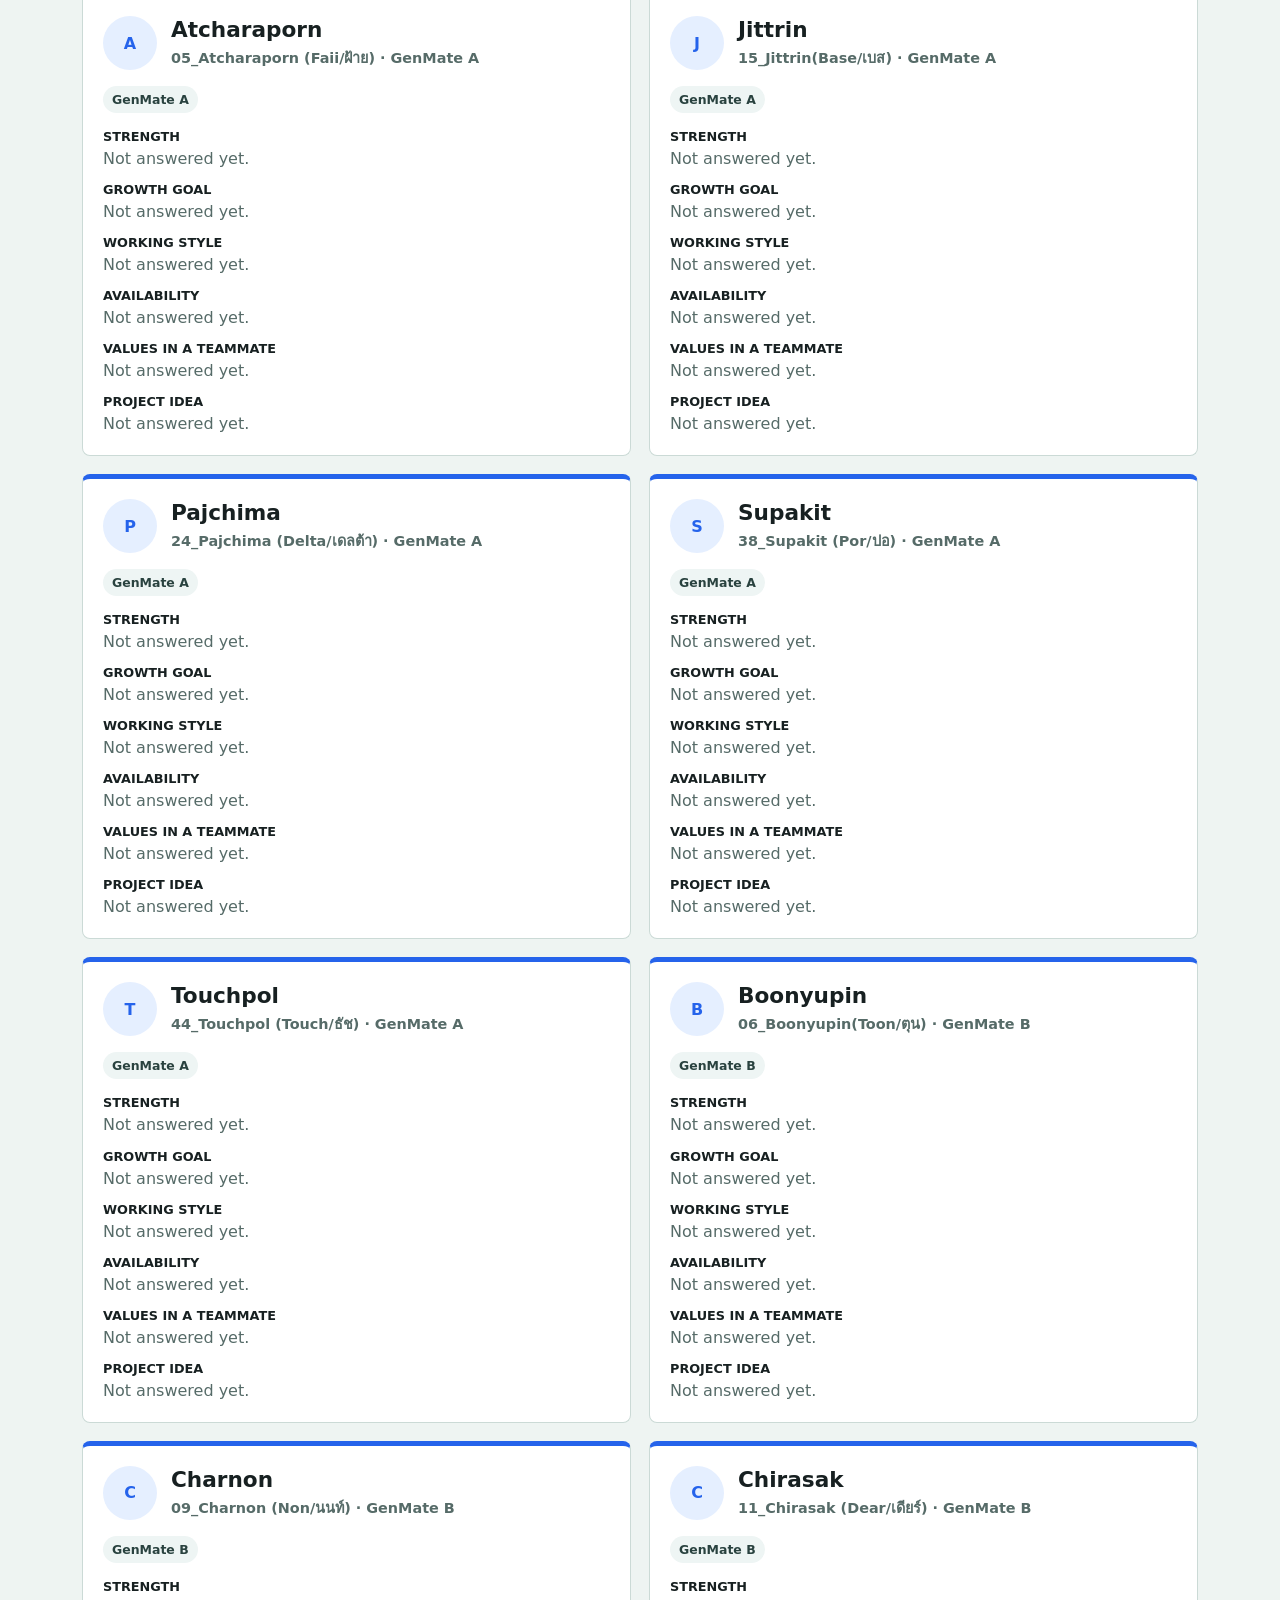
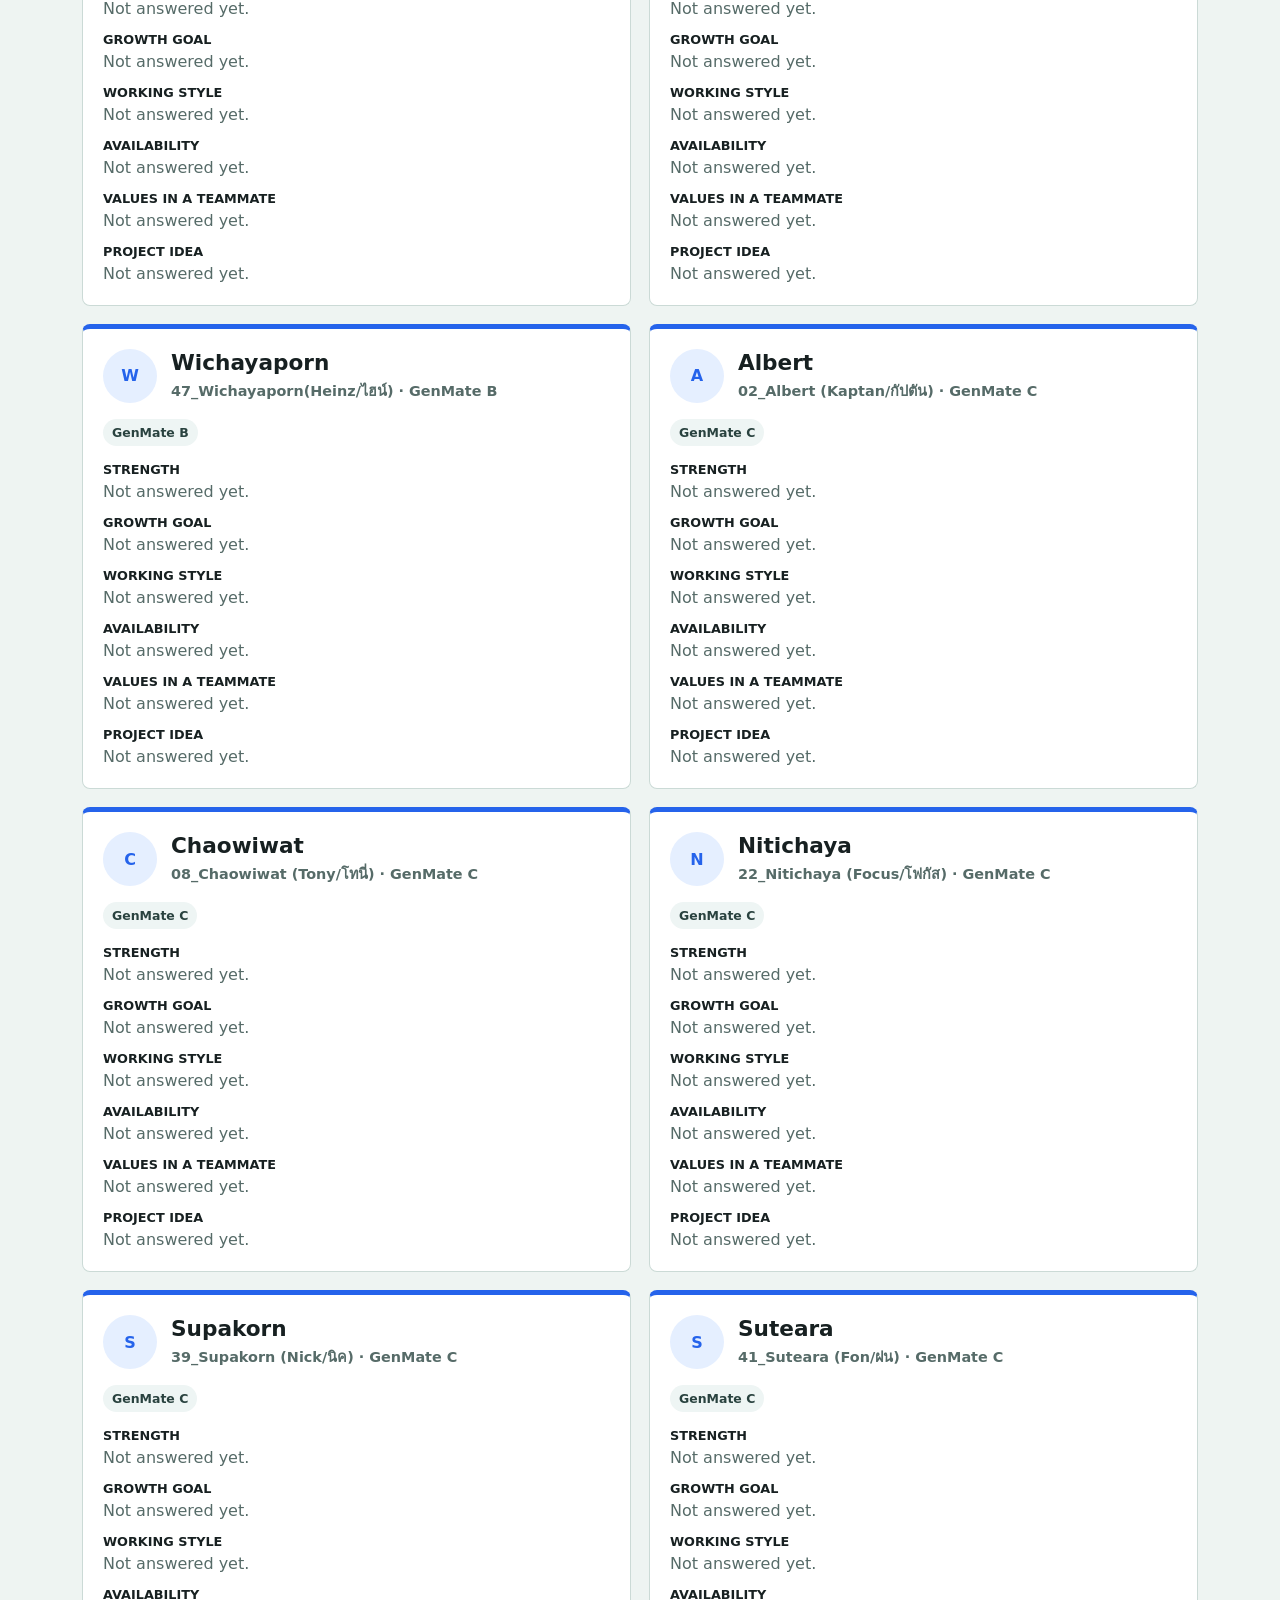
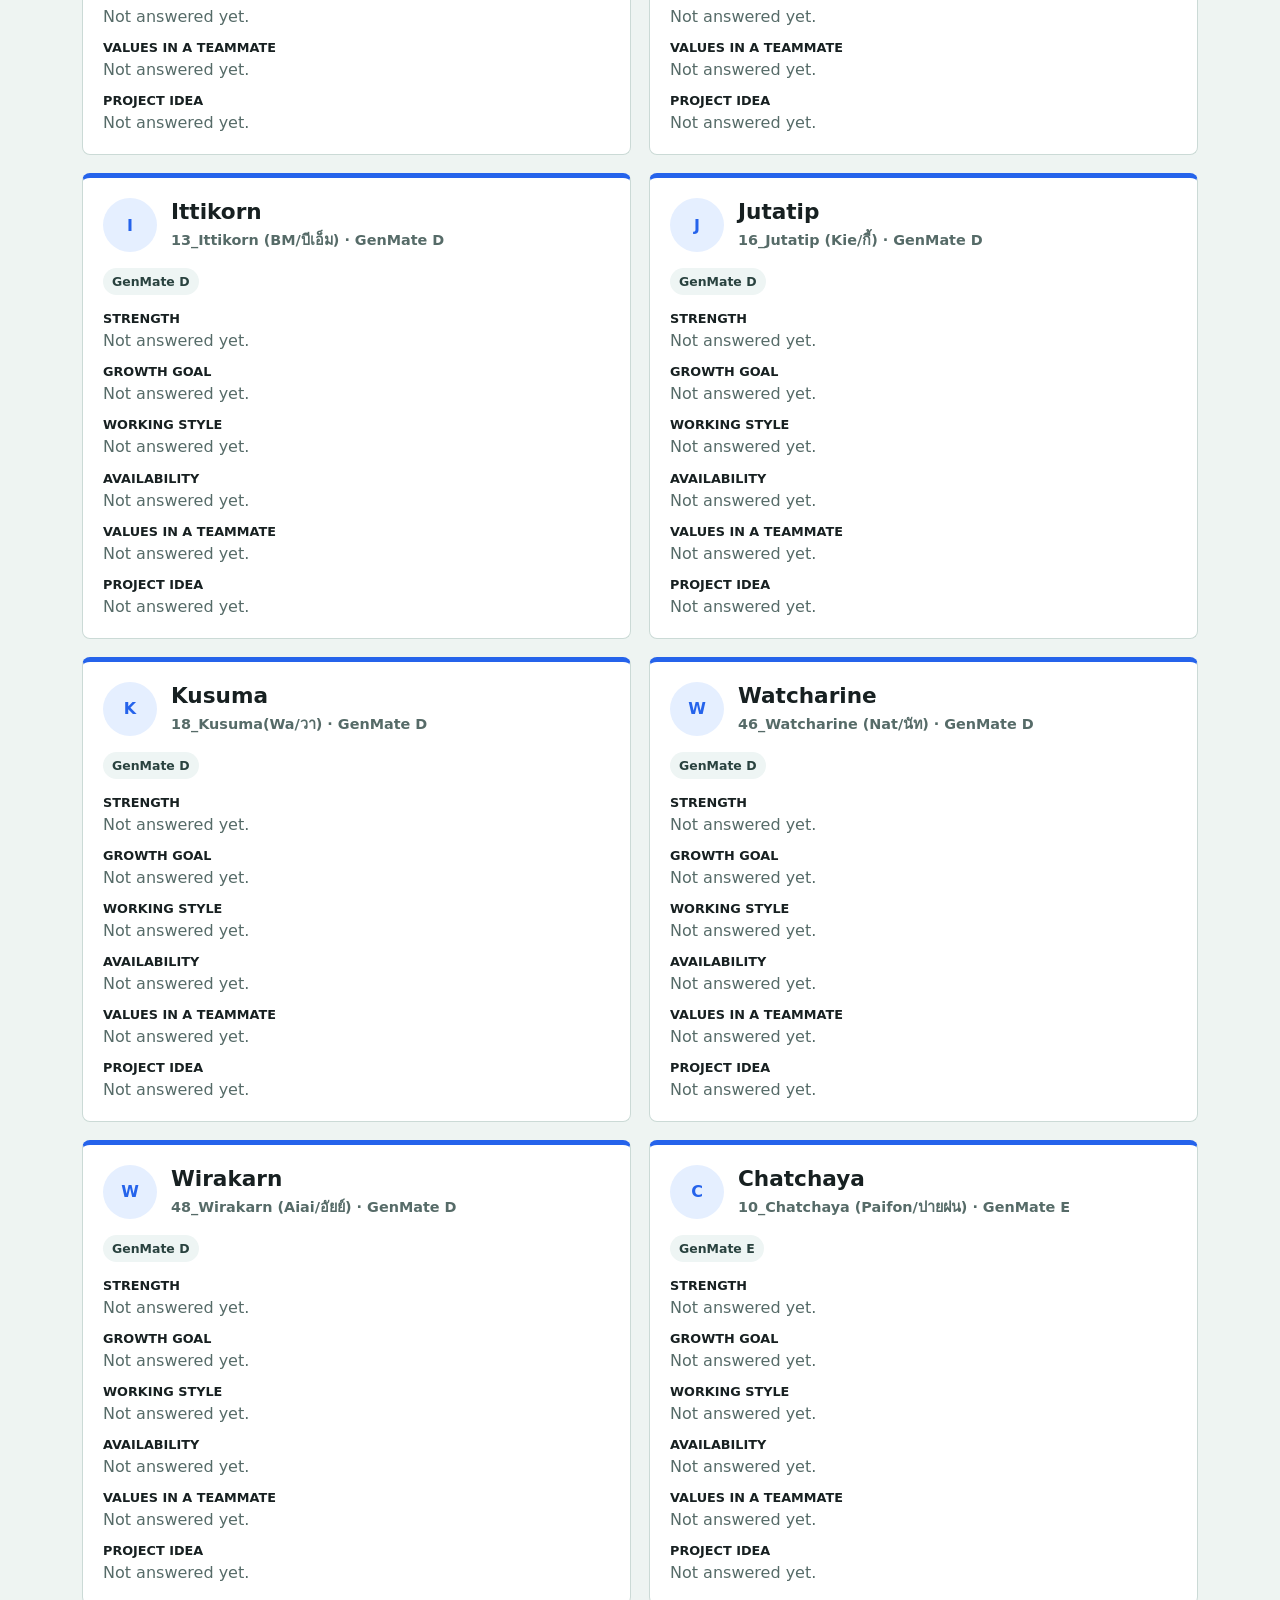
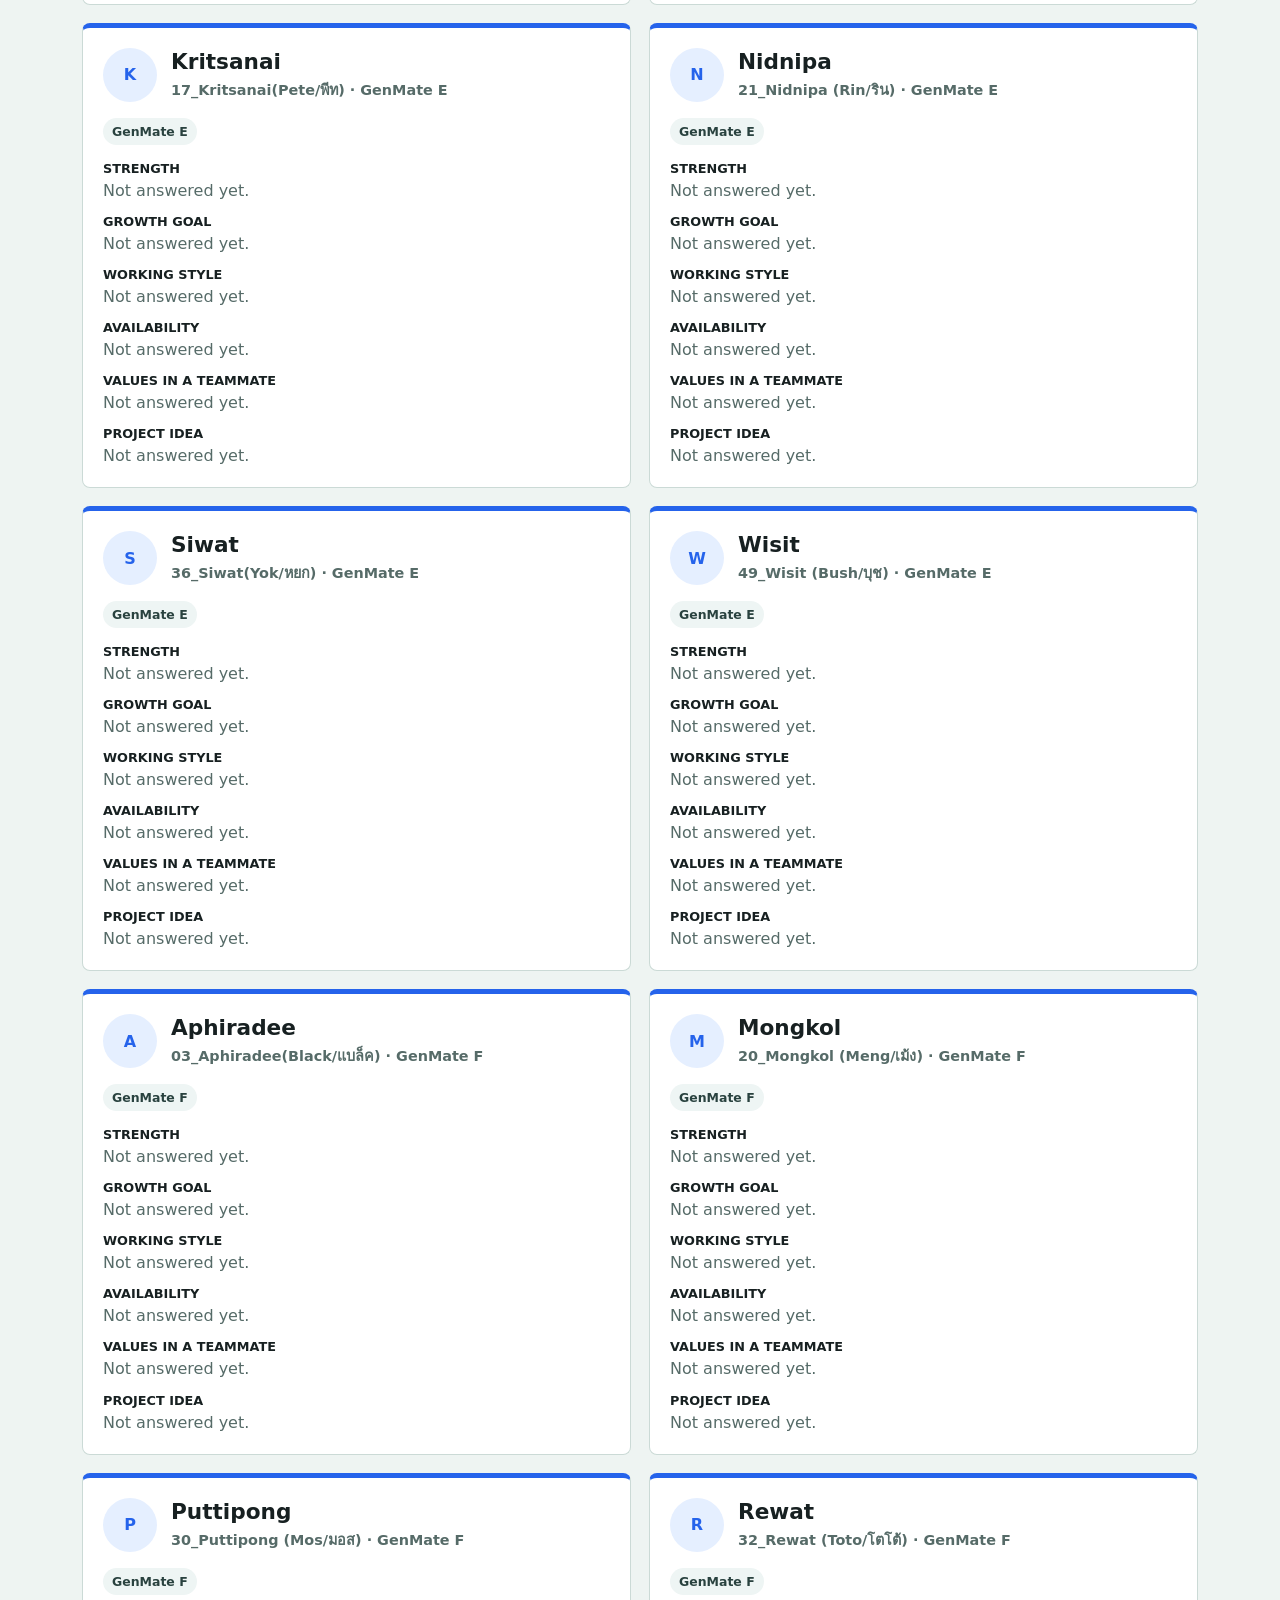
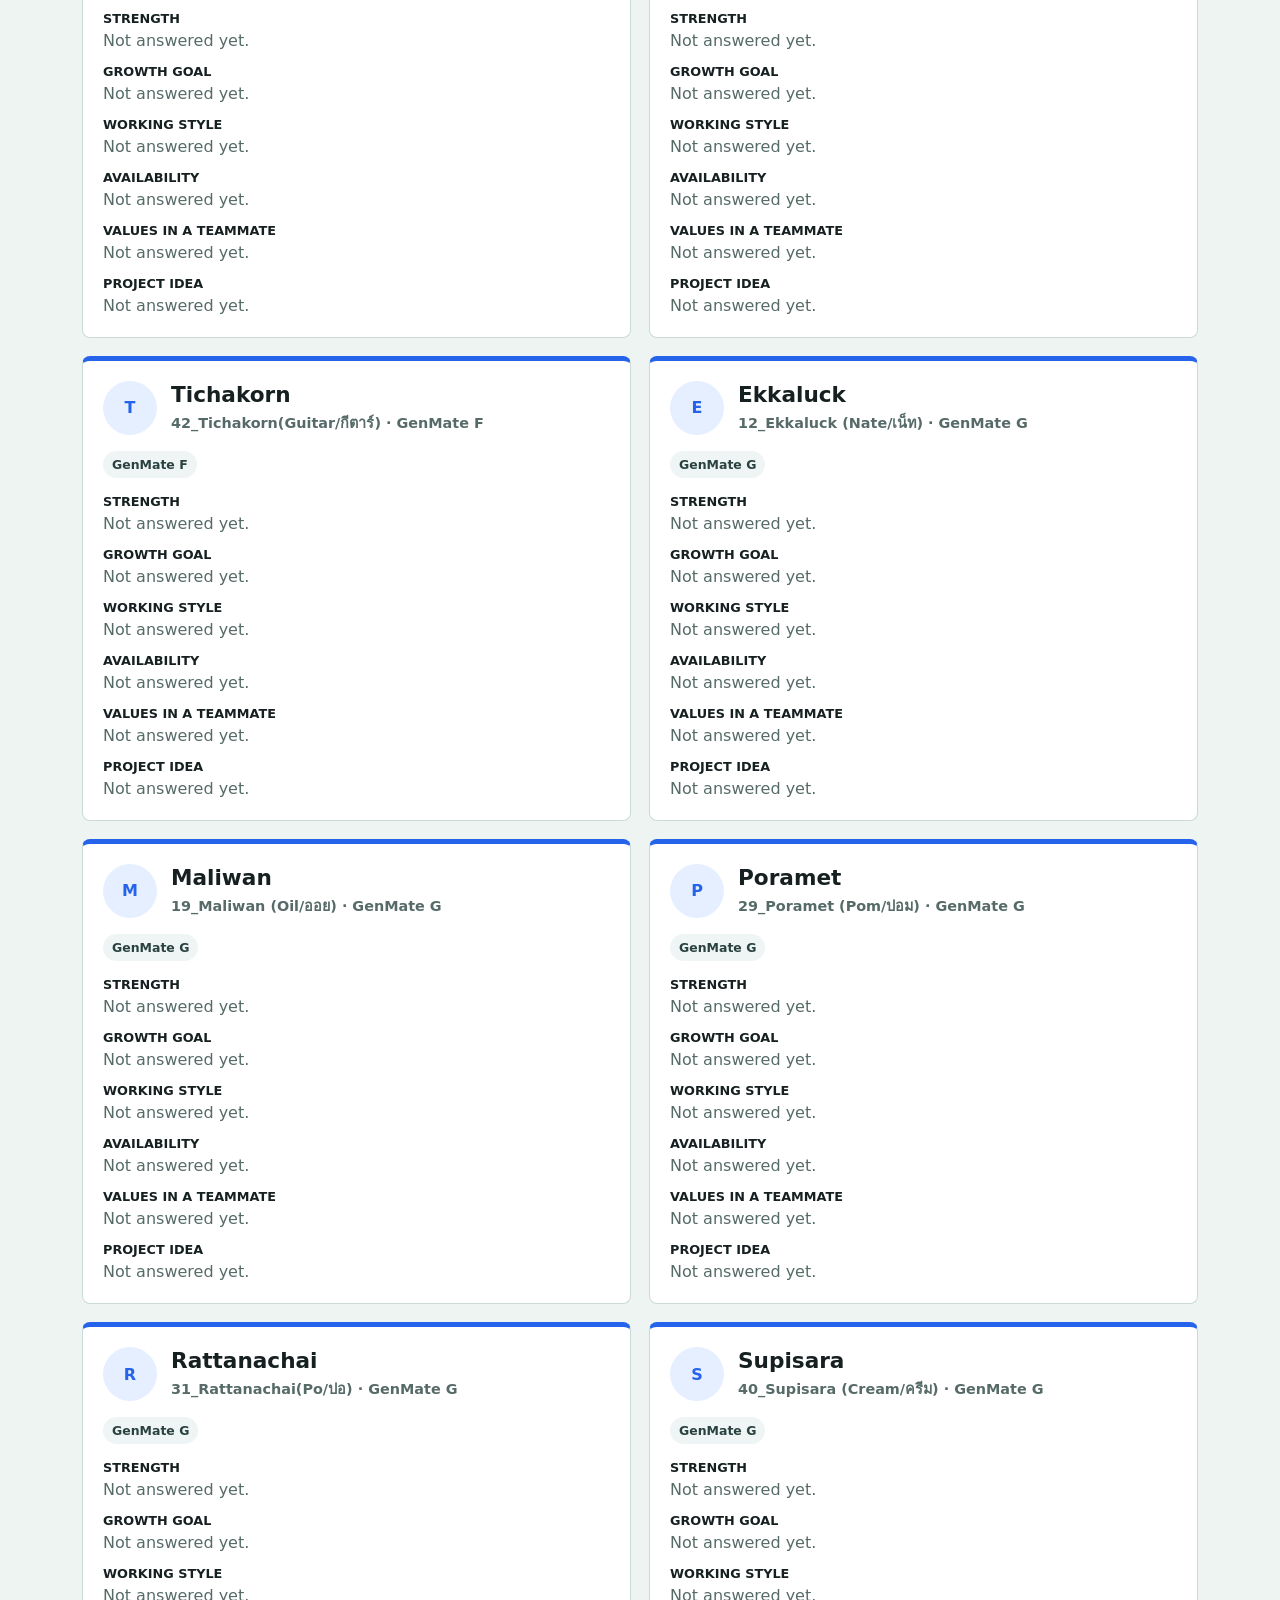
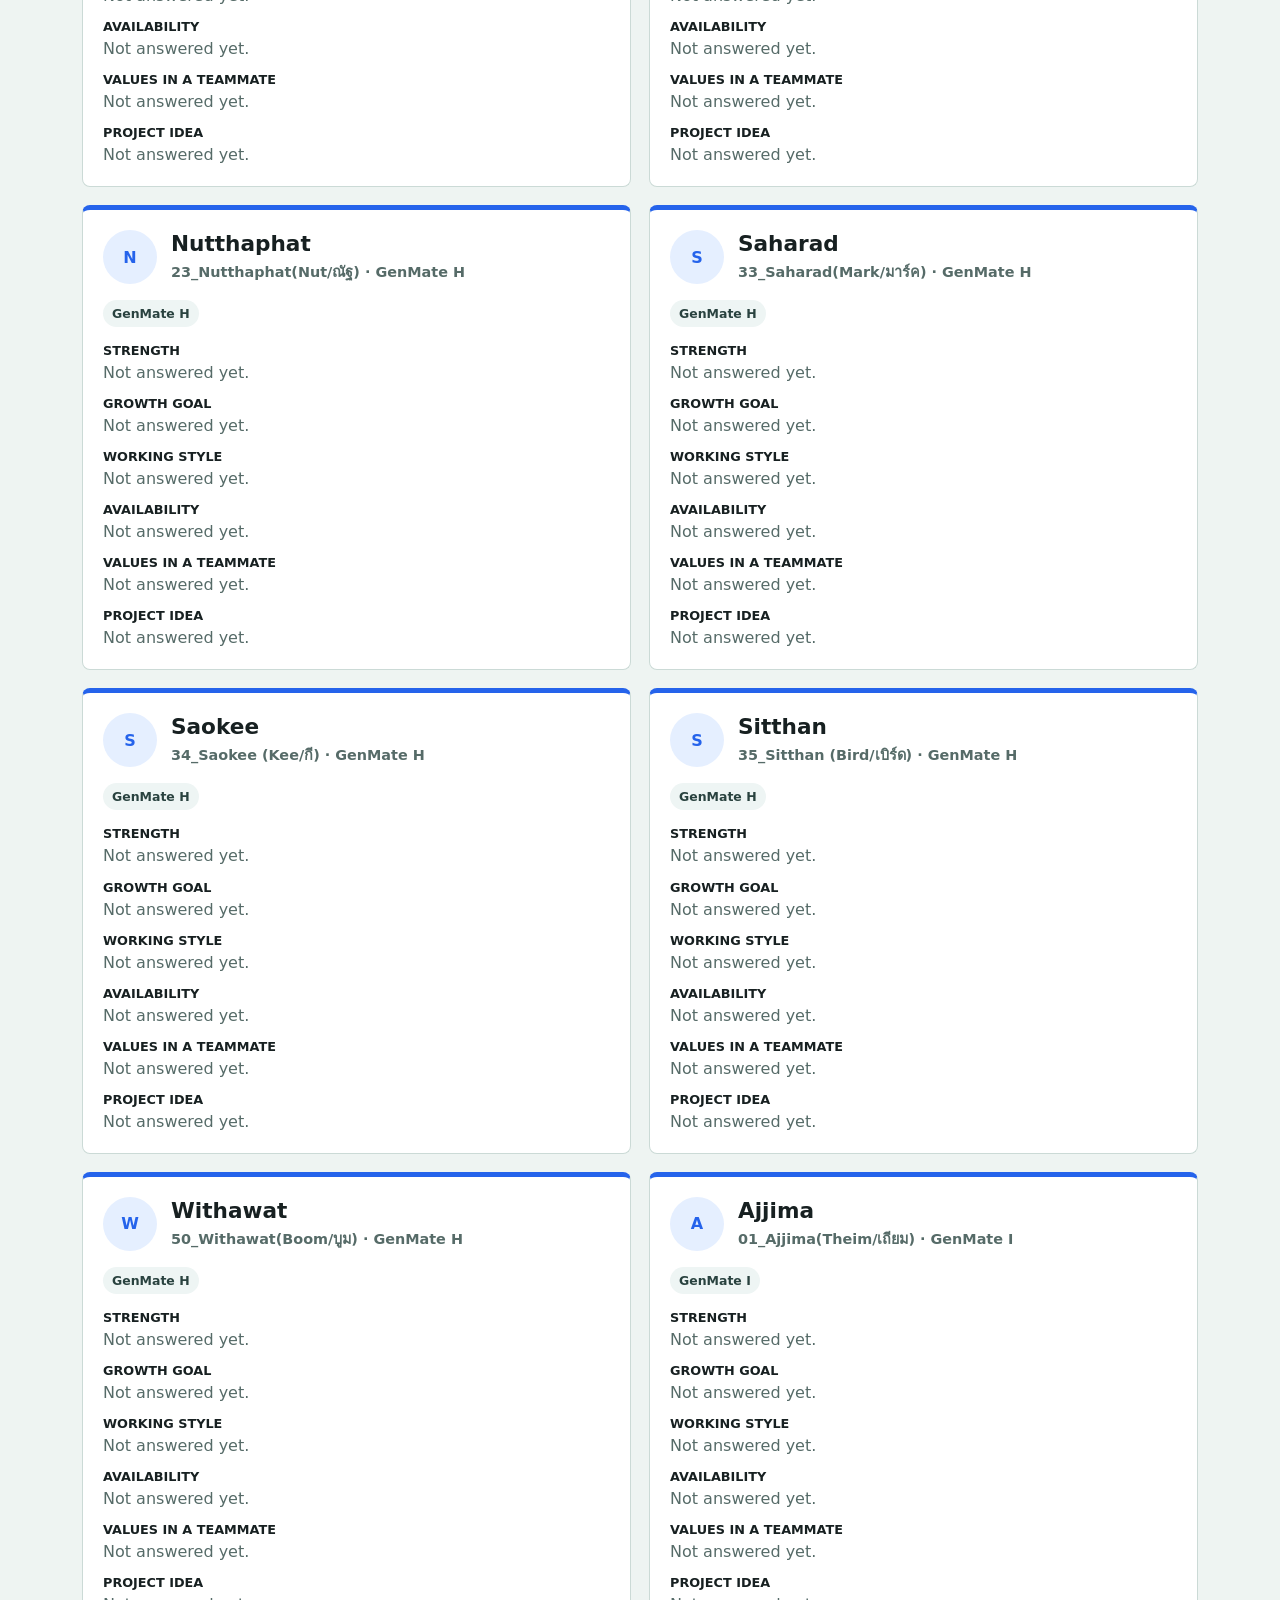
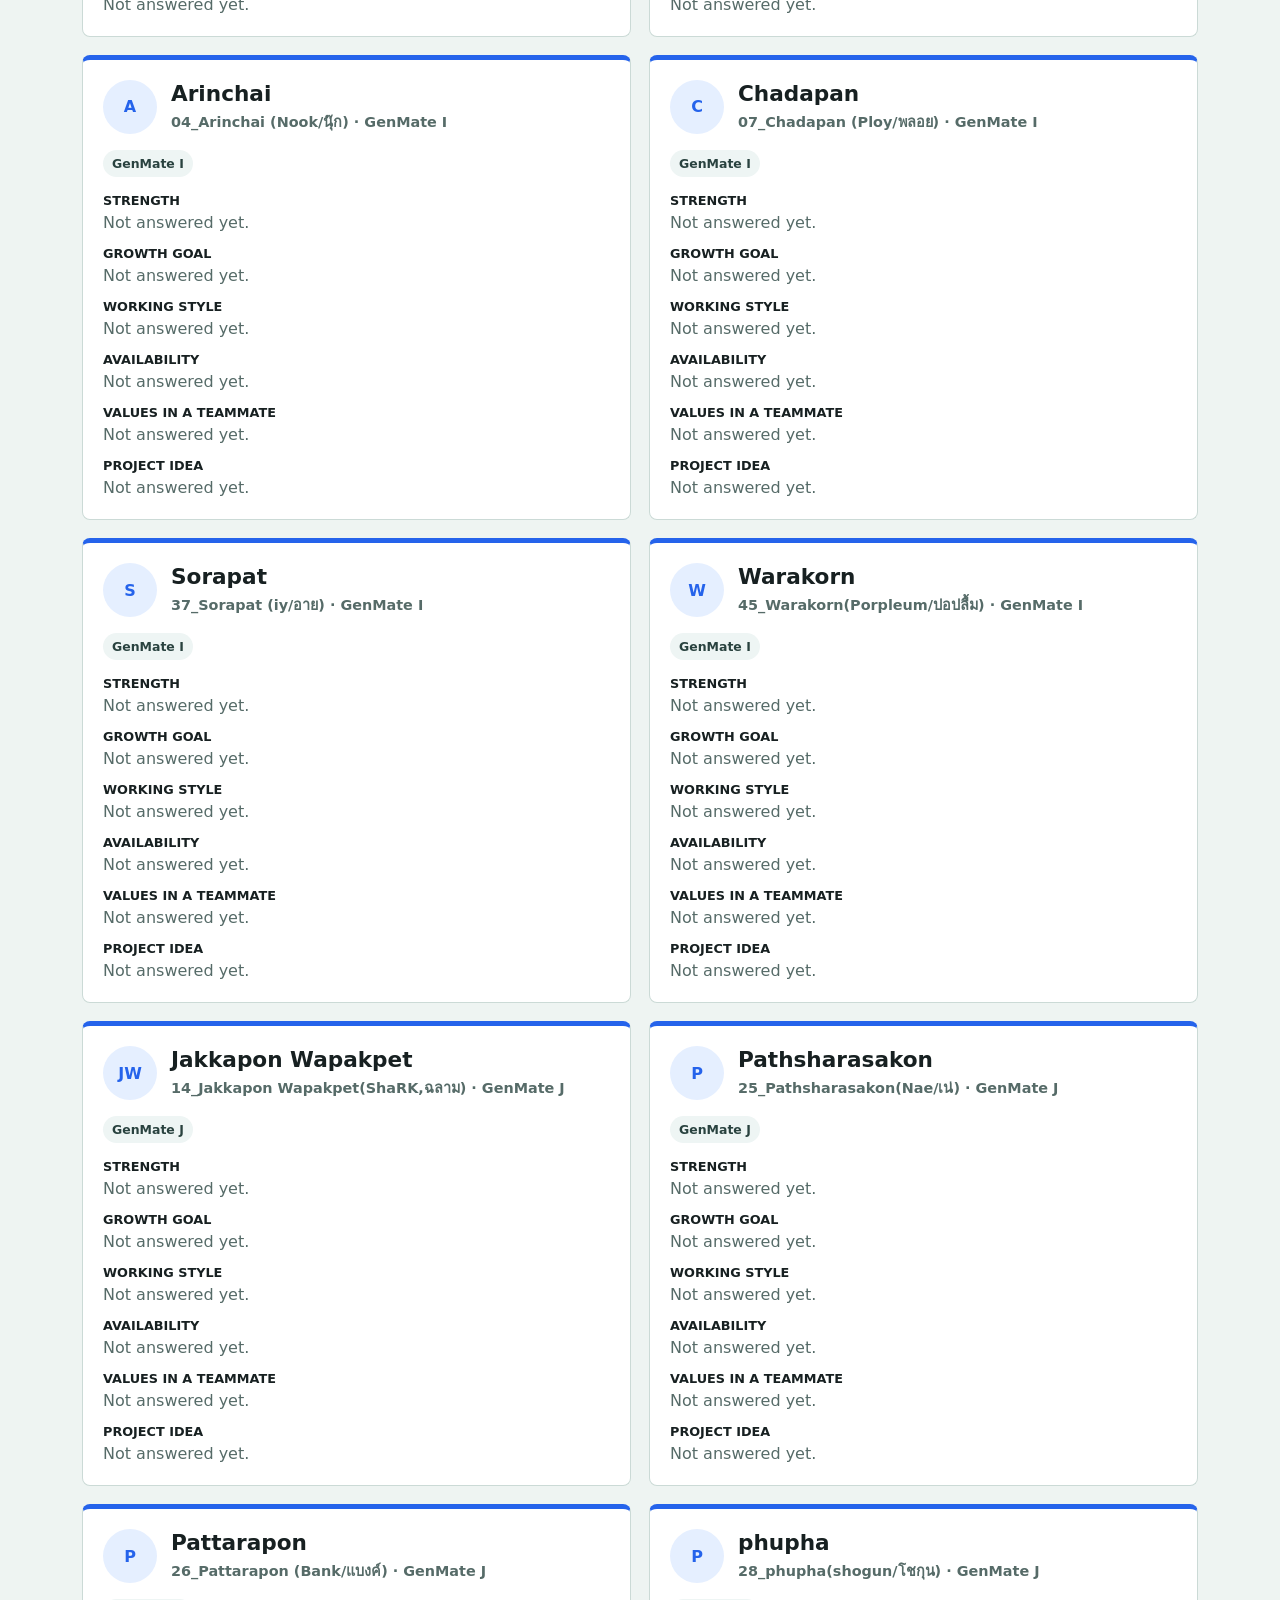
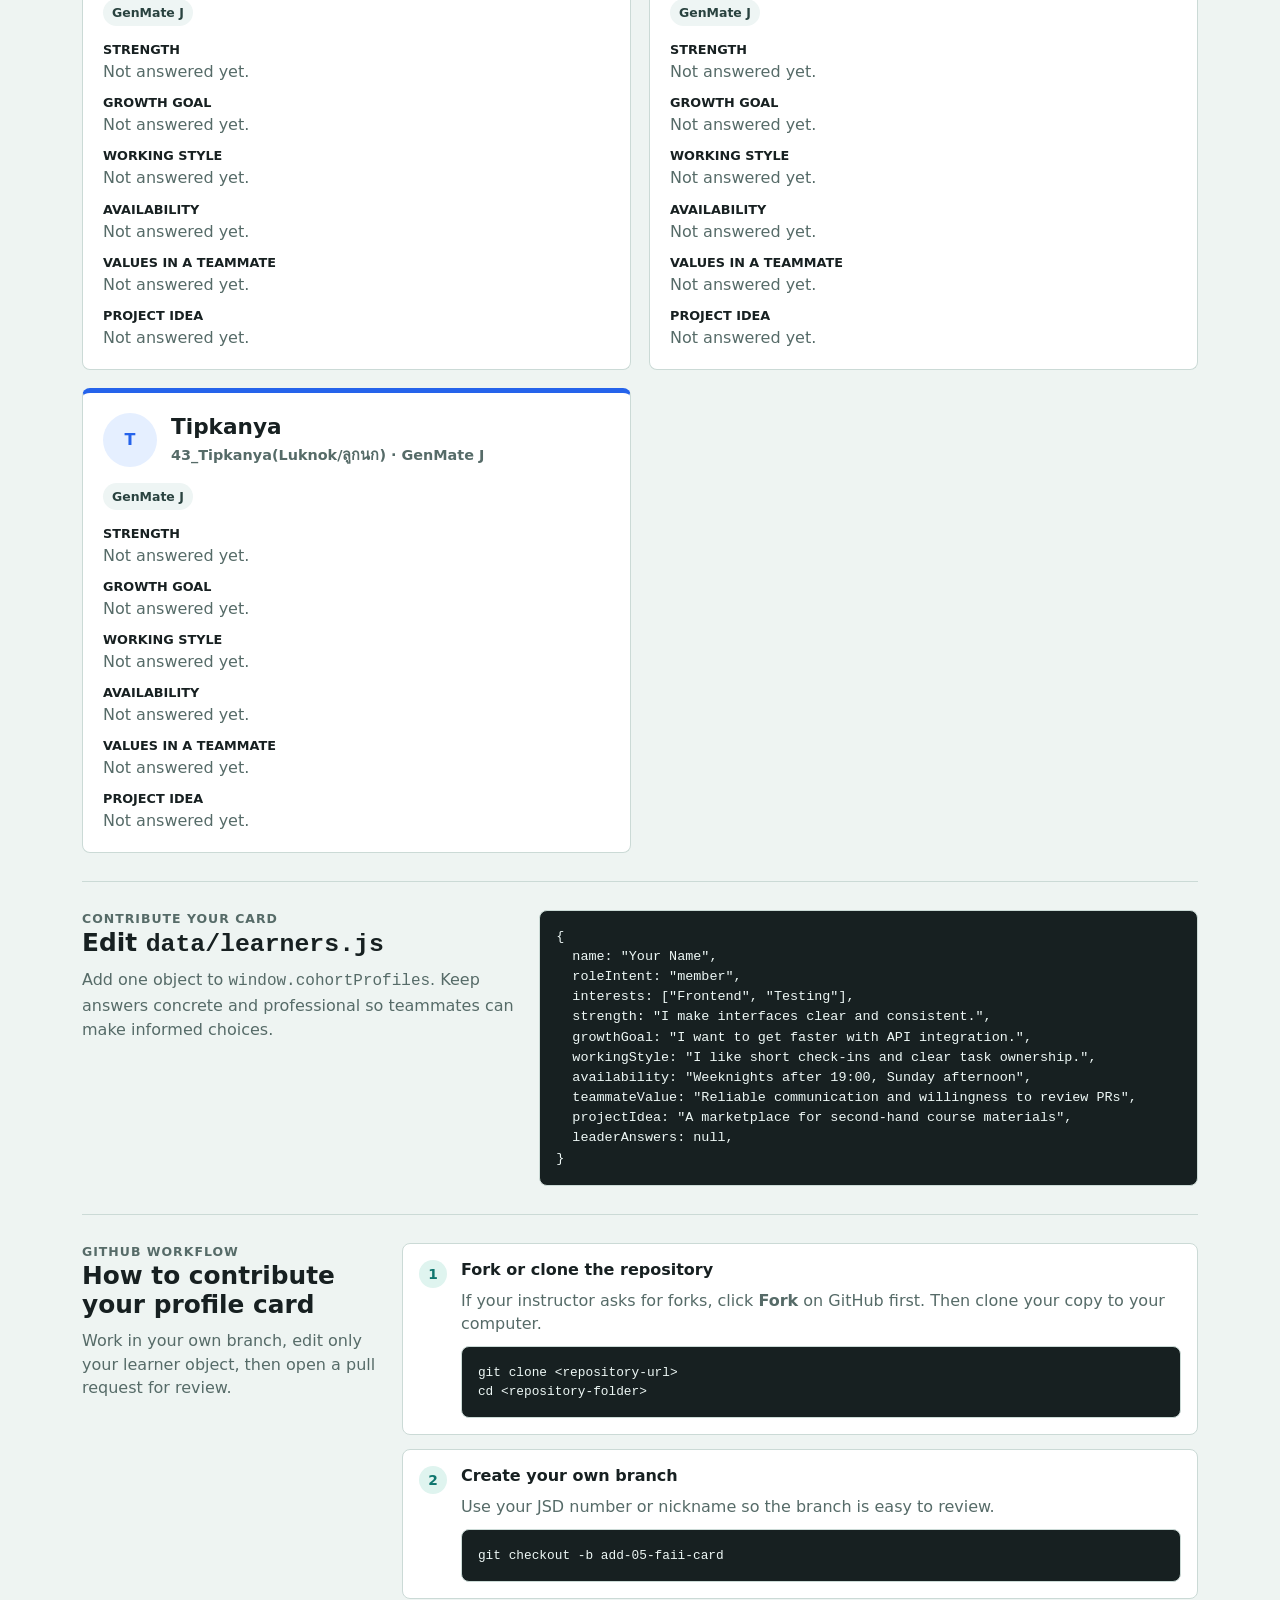
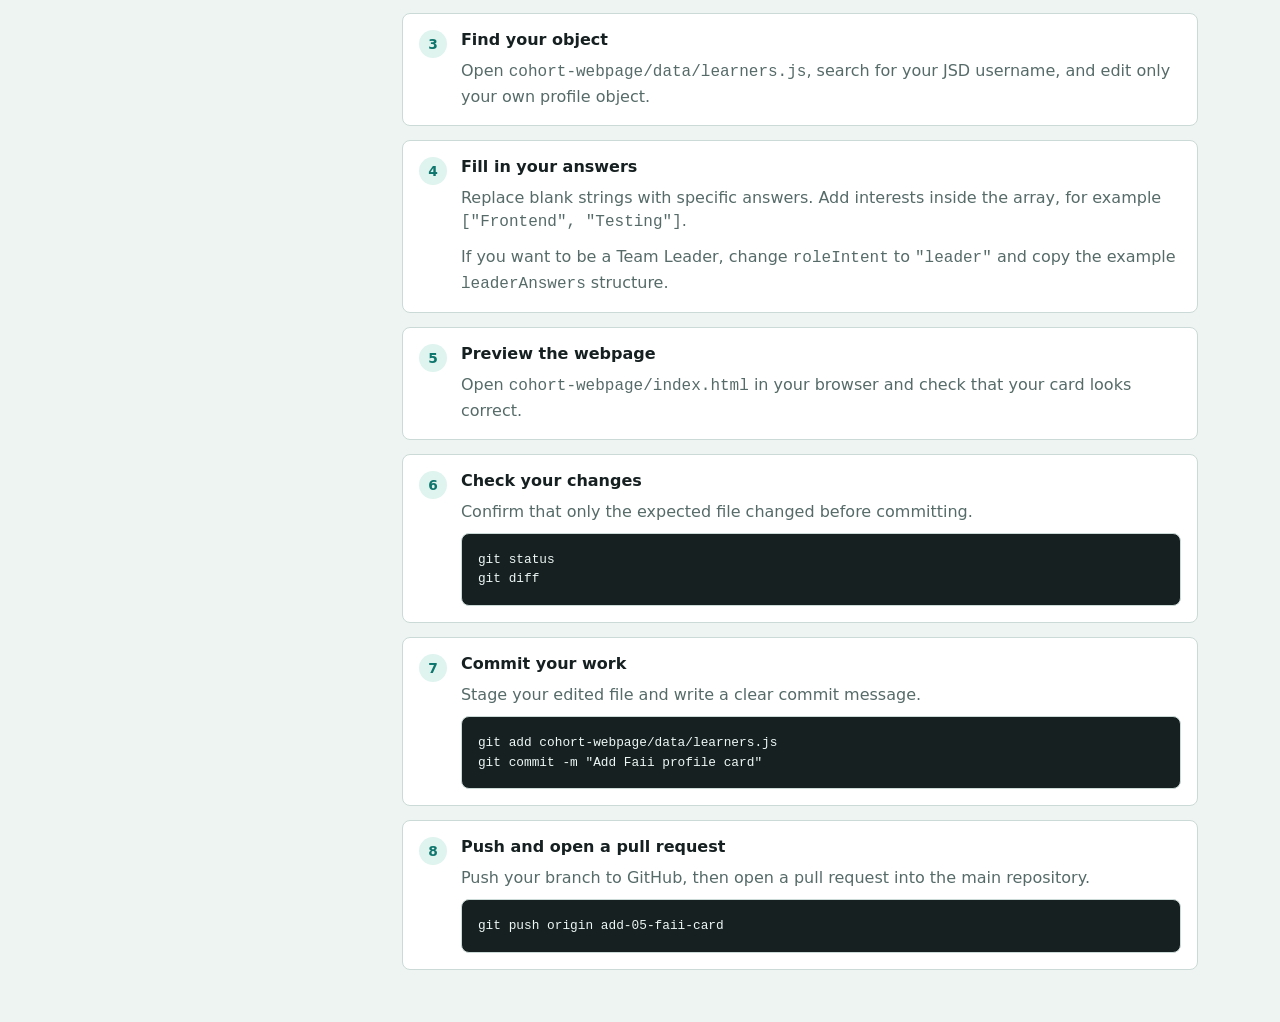
==== commit d9eab630: "chore: added activity slide and playbook" ====
--- a/index.html
+++ b/index.html
@@ -25,6 +25,12 @@
             Learners contribute through code. Team Leaders invite privately
             during structured rounds.
           </p>
+          <a class="nav-link" href="../activity-slide.html"
+            >View activity slide</a
+          >
+          <a class="nav-link nav-link-secondary" href="./playbook.html"
+            >Read playbook</a
+          >
         </aside>
       </header>
 
--- a/styles.css
+++ b/styles.css
@@ -129,9 +129,37 @@
 }
 
 .session-card p {
-  margin-bottom: 0;
+  margin-bottom: 16px;
   color: var(--muted);
   line-height: 1.45;
+}
+
+.session-card .nav-link + .nav-link {
+  margin-top: 8px;
+}
+
+.nav-link {
+  min-height: 42px;
+  display: inline-flex;
+  align-items: center;
+  justify-content: center;
+  border: 1px solid #b8cbc7;
+  border-radius: 8px;
+  padding: 0 13px;
+  background: #dcf2ee;
+  color: #0b4f49;
+  font-size: 0.88rem;
+  font-weight: 850;
+  text-decoration: none;
+}
+
+.nav-link-secondary {
+  background: var(--surface);
+}
+
+.nav-link:hover {
+  border-color: var(--green);
+  background: #c9ebe5;
 }
 
 .toolbar {
@@ -356,6 +384,75 @@
   grid-template-columns: minmax(240px, 0.55fr) minmax(360px, 1.45fr);
 }
 
+.playbook-shell {
+  max-width: 980px;
+}
+
+.playbook-hero {
+  min-height: 300px;
+  display: grid;
+  grid-template-columns: minmax(0, 1fr) auto;
+  gap: 28px;
+  align-items: end;
+  border-bottom: 1px solid var(--line);
+  padding: 28px 0 34px;
+}
+
+.page-nav {
+  display: flex;
+  flex-wrap: wrap;
+  gap: 8px;
+  justify-content: flex-end;
+}
+
+.playbook-content {
+  display: grid;
+  gap: 24px;
+  padding-top: 28px;
+}
+
+.playbook-content section {
+  border: 1px solid var(--line);
+  border-radius: 8px;
+  padding: 22px;
+  background: var(--surface);
+}
+
+.playbook-content h2 {
+  margin-bottom: 12px;
+  font-size: 1.55rem;
+}
+
+.playbook-content h3 {
+  margin: 18px 0 8px;
+  font-size: 1rem;
+}
+
+.playbook-content p,
+.playbook-content li {
+  color: var(--muted);
+  line-height: 1.55;
+}
+
+.playbook-content p {
+  margin-bottom: 12px;
+}
+
+.playbook-content p:last-child,
+.playbook-content ul:last-child {
+  margin-bottom: 0;
+}
+
+.playbook-content blockquote {
+  margin: 0 0 16px;
+  border-left: 4px solid var(--yellow);
+  padding: 4px 0 4px 16px;
+  color: var(--ink);
+  font-size: 1.16rem;
+  font-weight: 800;
+  line-height: 1.42;
+}
+
 .step-list {
   display: grid;
   gap: 14px;
@@ -423,6 +520,7 @@
   }
 
   .hero,
+  .playbook-hero,
   .toolbar,
   .stats,
   .card-grid,
@@ -438,4 +536,8 @@
   .filter-group {
     justify-content: flex-start;
   }
-}
+
+  .page-nav {
+    justify-content: flex-start;
+  }
+}
